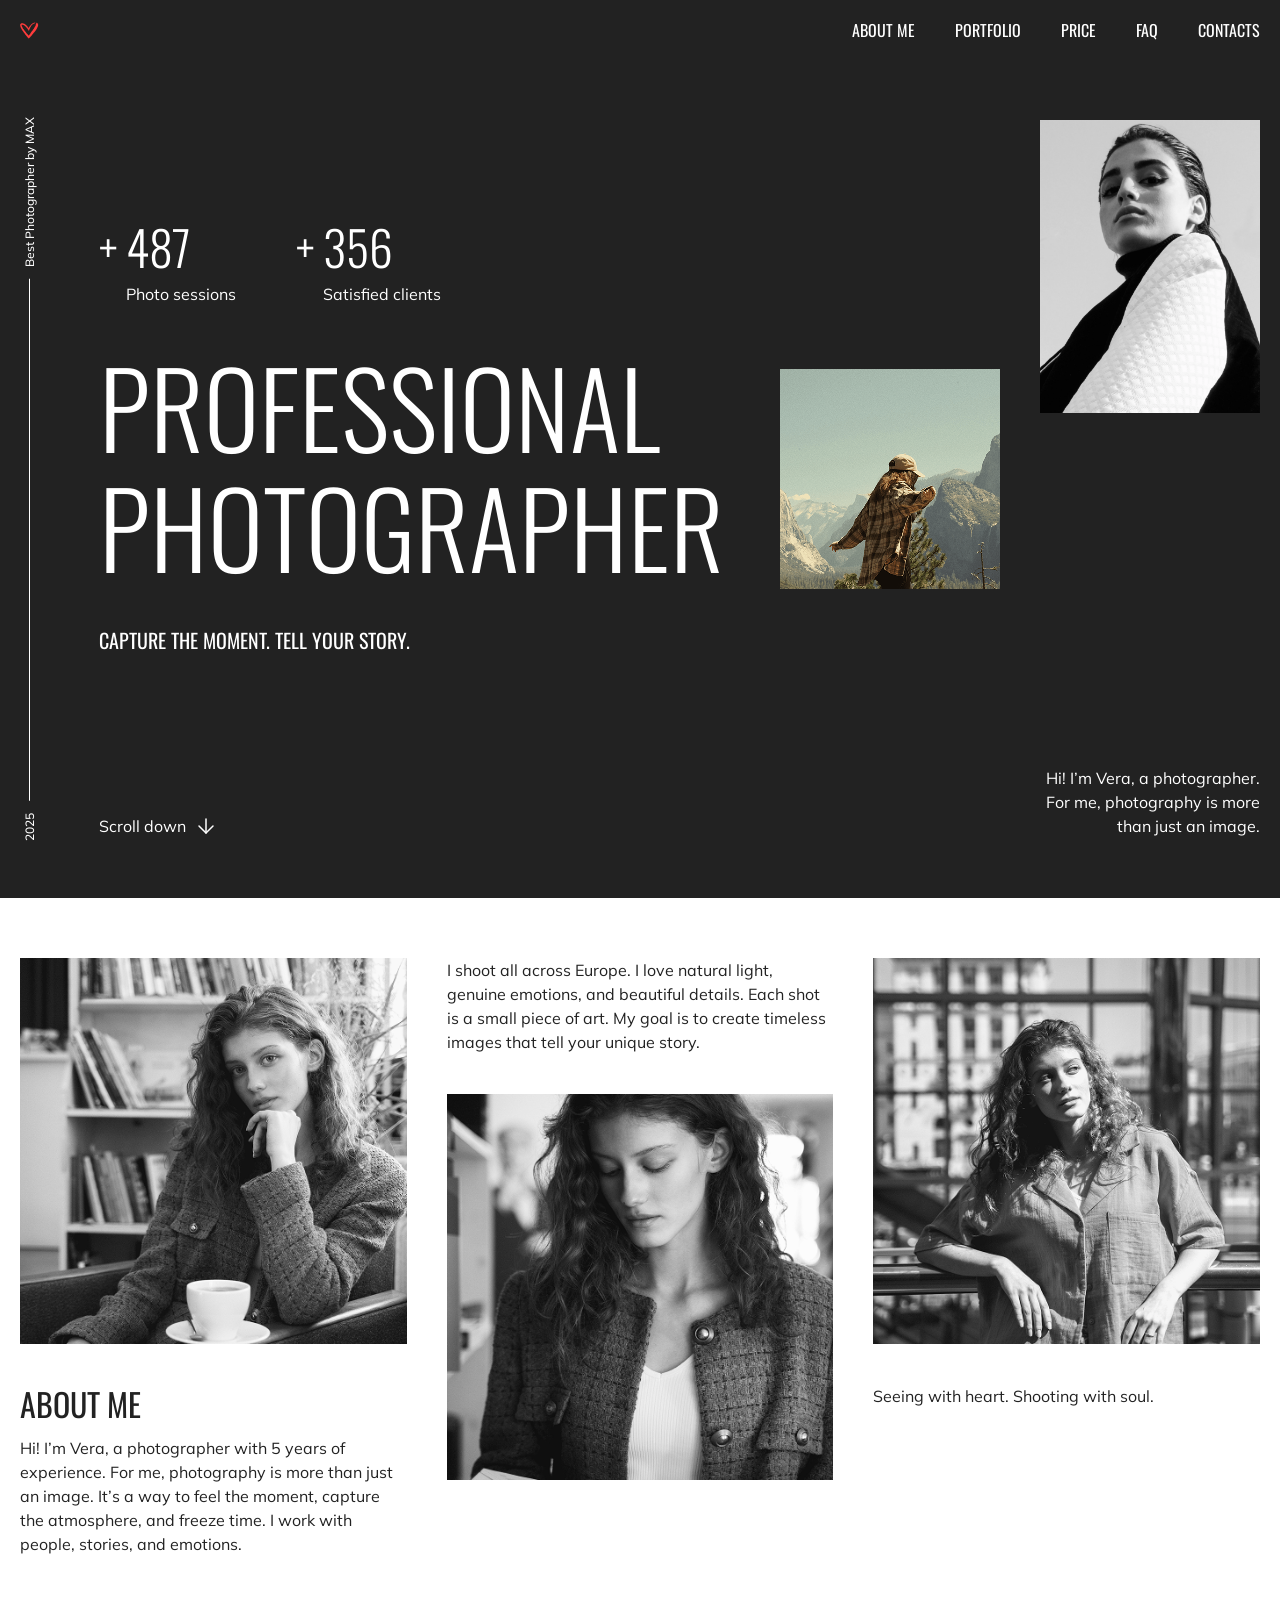
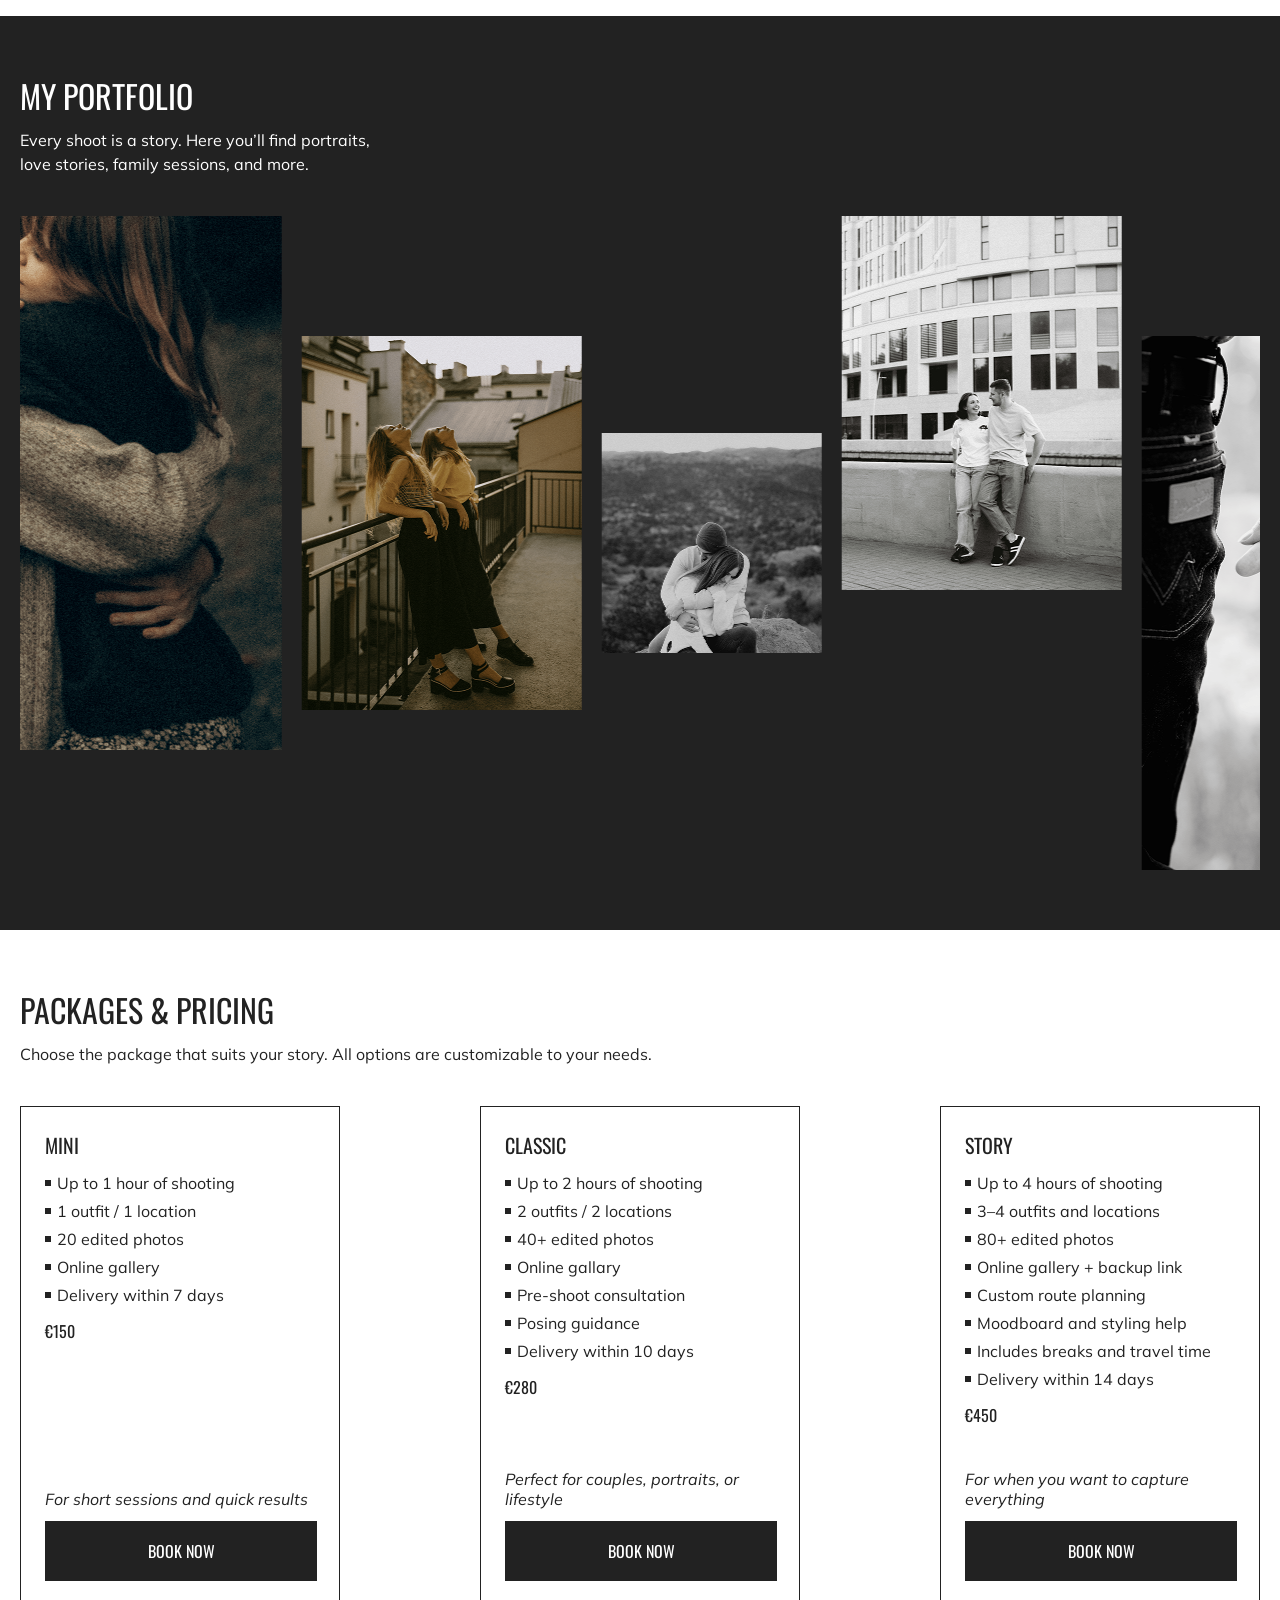
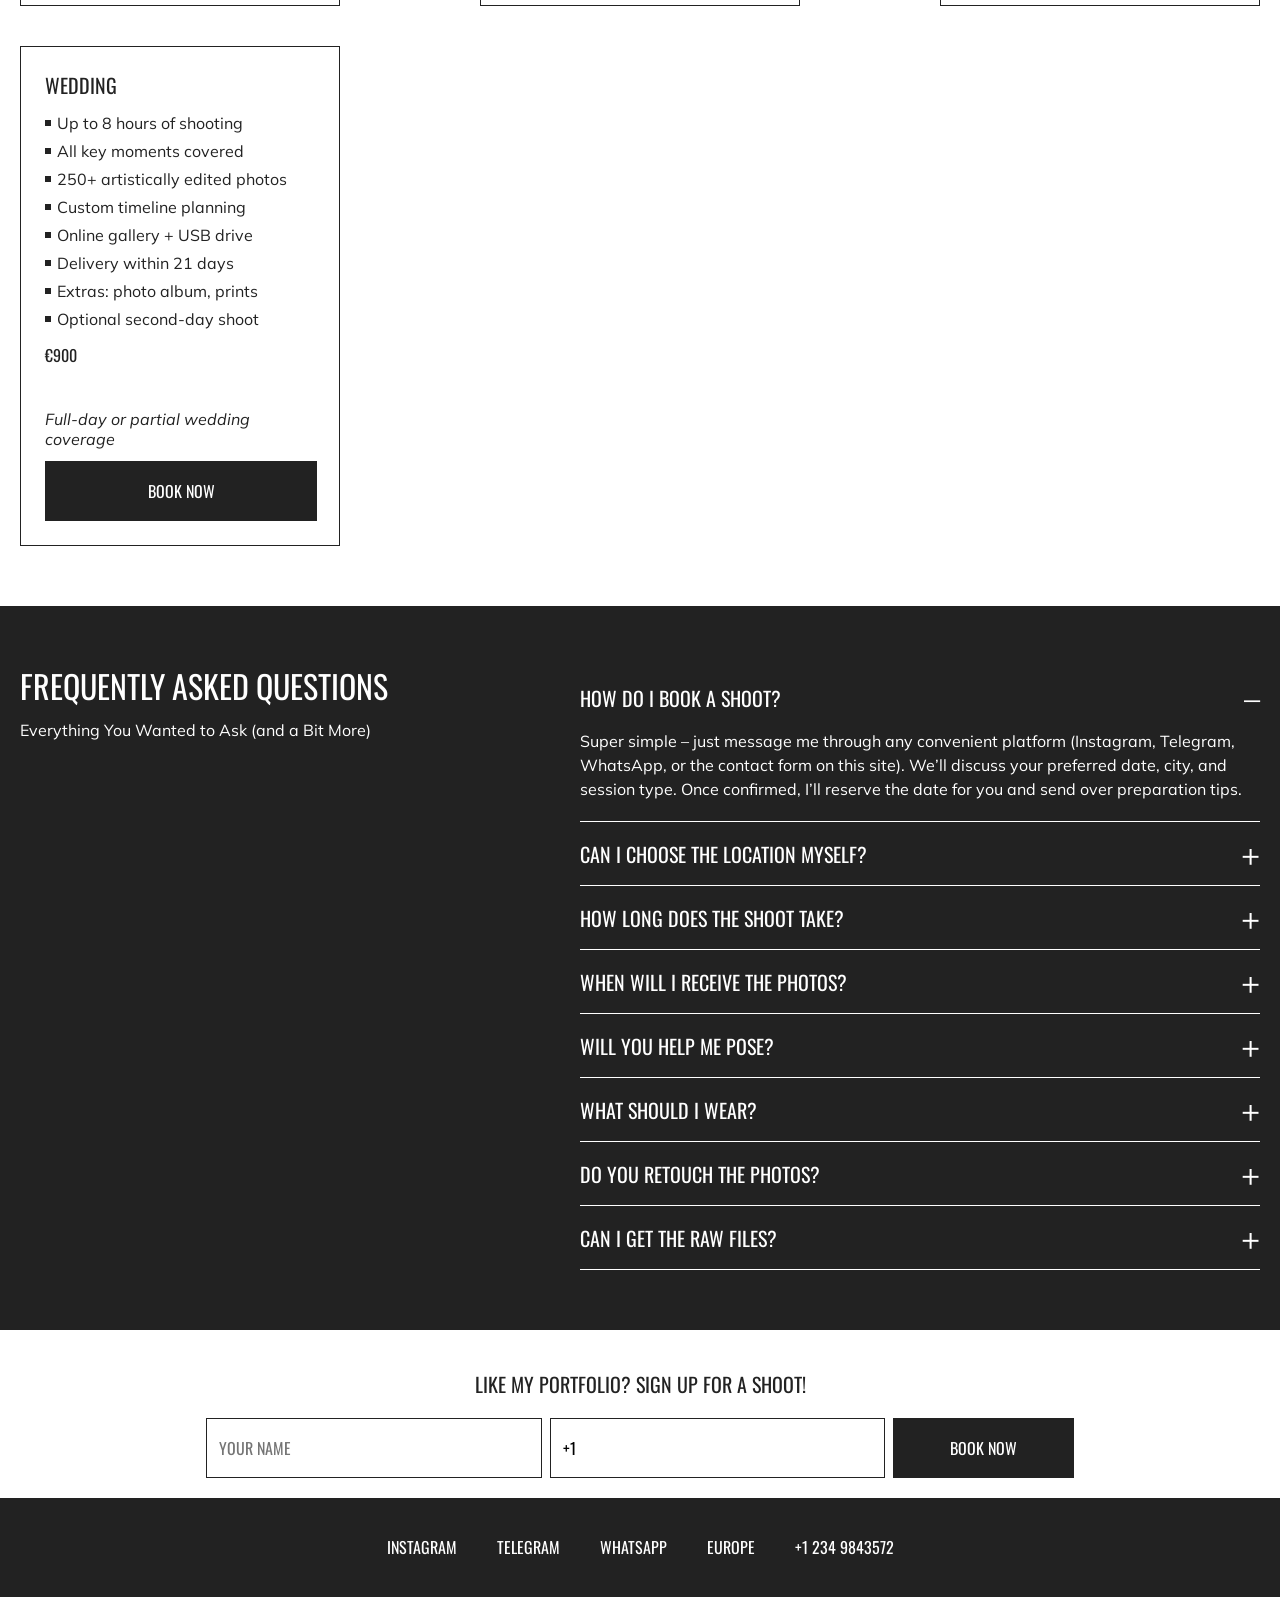
==== portfolio/index.html @ 9226bbcf "feat: adaptive header and hero section" ====
<!DOCTYPE html>
<html lang="en">
<head>
  <meta charset="UTF-8">
  <meta name="viewport" content="width=device-width, initial-scale=1.0">
  <title>Portfolio: Vera</title>
  <link rel="icon" type="image/x-icon" href="./assets/svg/logo.svg">
  <link rel="stylesheet" href="./css/main.css">
  <link rel="preconnect" href="https://fonts.googleapis.com">
  <link rel="preconnect" href="https://fonts.gstatic.com" crossorigin>
  <link href="https://fonts.googleapis.com/css2?family=Mulish:ital,wght@0,200..1000;1,200..1000&family=Oswald:wght@200..700&display=swap" rel="stylesheet">
</head>
<body>
  <header class="dark">
    <div class="container container-header">
      <a href="/" class="header__logo">
      <img src="./assets/svg/logo.svg" alt="logo">
      </a>
      <nav class="header__nav">
        <ul class="header__list">
          <li class="header__list-item">
            <a href="#about" class="list-link">about me</a>
          </li>
          <li class="header__list-item">
            <a href="#portfolio" class="list-link">portfolio</a>
          </li>
          <li class="header__list-item">
            <a href="#price" class="list-link">price</a>
          </li>
          <li class="header__list-item">
            <a href="#faq" class="list-link">faq</a>
          </li>
          <li class="header__list-item">
            <a href="#contacts" class="list-link">contacts</a>
          </li>
        </ul>
      </nav>
      <div class="header__burger">
        <span></span>
        <span></span>
      </div>
  </div>
  </header>

  <main>
    <section class="hero dark" id="hero">
      <div class="container container-hero">
        <div class="hero__side__arrow">
          <div class="arrow__year">2025</div>
          <span></span>
          <div class="arrow__text">Best Photographer by MAX</div>
        </div>
        <div class="hero__main-container">
          <div class="hero-main">
            <div class="hero__stat-container">
              <div class="hero__stat-item">
                <span>+</span>
                <div class="hero__stat__item-container">
                  <div class="hero__stat-number">487</div>
                  <div class="hero__stat-text">Photo sessions</div>
                </div>
              </div>
              <div class="hero__stat-item">
                <span>+</span>
                <div class="hero__stat__item-container">
                  <div class="hero__stat-number">356</div>
                  <div class="hero__stat-text">Satisfied clients</div>
                </div>
              </div>
            </div>
            <h1>Professional photographer</h1>
            <h3>Capture the Moment. Tell Your Story.</h3>
          </div>
          <div class="scroll__container">
            <a href="#contacts" class="hero__scroll">Scroll down</a>
            <svg xmlns="http://www.w3.org/2000/svg" width="24" height="24" viewBox="0 0 24 24" fill="none">
              <path class="scroll-path" d="M12 5V19" stroke="white" stroke-width="1.5" stroke-linecap="round" stroke-linejoin="round"/>
              <path class="scroll-path" d="M19 12L12 19L5 12" stroke="white" stroke-width="1.5" stroke-linecap="round" stroke-linejoin="round"/>
            </svg>
          </div>
        </div>
        <div class="hero__second__photo-container">
          <img class="hero__second__img" src="./assets/img/hero-second.png" alt="Vera">
        </div>
        <div class="hero__main__photo-container">
          <img src="./assets/img/hero-first.webp" alt="Vera">
          <div class="hero__intro">Hi! I’m Vera, a photographer. For me, photography is more than just an image.</div>
        </div>
      </div>
    </section>

    <section class="about" id="about">
      <div class="container container-about">
        <div class="about__first-block about-block">
          <img src="./assets/img/about-img/img-photographer-1.png" alt="vera">
          <div class="about__title-container">
            <h2>About me</h2>
            <p>Hi! I’m Vera, a photographer with 5 years of experience. For me, photography is more than just an image. It’s a way to feel the moment, capture the atmosphere, and freeze time. I work with people, stories, and emotions.</p>
          </div>
        </div>
        <div class="about__second-block about-block">
          <p>I shoot all across Europe. I love natural light, genuine emotions, and beautiful details. Each shot is a small piece of art. My goal is to create timeless images that tell your unique story.</p>
          <img src="./assets/img/about-img/img-photographer-2.png" alt="vera">
        </div>
        <div class="about__third-block about-block">
          <img src="./assets/img/about-img/img-photographer-3.png" alt="vera">
          <p>Seeing with heart. Shooting with soul.</p>
        </div>
      </div>
    </section>

    <section class="portfolio dark" id="portfolio">
      <div class="container container-portfolio">
          <div class="portfolio__title-container">
            <h2>my portfolio</h2>
            <p>Every shoot is a story. Here you’ll find portraits, love stories, family sessions, and more.</p>
          </div>
          <div class="portfolio__slider-container">
            <div class="portfolio__slider">
              <img class="portfolio__slider-img" src="./assets/img/portfolio/portfolio-1.png" alt="portfolio-photo">
              <img class="portfolio__slider-img" src="./assets/img/portfolio/portfolio-2.png" alt="portfolio-photo">
              <img class="portfolio__slider-img" src="./assets/img/portfolio/portfolio-3.png" alt="portfolio-photo">
              <img class="portfolio__slider-img" src="./assets/img/portfolio/portfolio-4.png" alt="portfolio-photo">
              <img class="portfolio__slider-img" src="./assets/img/portfolio/portfolio-5.png" alt="portfolio-photo">
              <img class="portfolio__slider-img" src="./assets/img/portfolio/portfolio-6.png" alt="portfolio-photo">
              <img class="portfolio__slider-img" src="./assets/img/portfolio/portfolio-7.png" alt="portfolio-photo">
              <img class="portfolio__slider-img" src="./assets/img/portfolio/portfolio-8.png" alt="portfolio-photo">
              <img class="portfolio__slider-img" src="./assets/img/portfolio/portfolio-9.png" alt="portfolio-photo">
              <img class="portfolio__slider-img" src="./assets/img/portfolio/portfolio-10.png" alt="portfolio-photo">
              <img class="portfolio__slider-img" src="./assets/img/portfolio/portfolio-11.png" alt="portfolio-photo">
              <img class="portfolio__slider-img" src="./assets/img/portfolio/portfolio-12.png" alt="portfolio-photo">
            </div>
          </div>
      </div>
    </section>

    <section class="price" id="price">
      <div class="container container-price">
        <div class="price__title-container">
          <h2>Packages & Pricing</h2>
          <p>Choose the package that suits your story. All options are customizable to your needs.</p>
        </div>
        <div class="price__cards-container">
          <div class="price__card">
            <div class="card__text-container">
              <h3>Mini</h3>
              <ul class="card__list">
                <li class="card__list-item">Up to 1 hour of shooting</li>
                <li class="card__list-item">1 outfit / 1 location</li>
                <li class="card__list-item">20 edited photos</li>
                <li class="card__list-item">Online gallery</li>
                <li class="card__list-item">Delivery within 7 days</li>
              </ul>
              <h4>€150</h4>
            </div>
            <div class="card__button-container">
              <p class="card__description">For short sessions and quick results</p>
              <button class="card__btn">Book now</button>
            </div>
          </div>

          <div class="price__card">
            <div class="card__text-container">
              <h3>Classic</h3>
              <ul class="card__list">
                <li class="card__list-item">Up to 2 hours of shooting</li>
                <li class="card__list-item">2 outfits / 2 locations</li>
                <li class="card__list-item">40+ edited photos</li>
                <li class="card__list-item">Online gallary</li>
                <li class="card__list-item">Pre-shoot consultation</li>
                <li class="card__list-item">Posing guidance</li>
                <li class="card__list-item">Delivery within 10 days</li>
              </ul>
              <h4>€280</h4>
            </div>
            <div class="card__button-container">
              <p class="card__description">Perfect for couples, portraits, or lifestyle</p>
              <button class="card__btn">Book now</button>
            </div>
          </div>

          <div class="price__card">
            <div class="card__text-container">
              <h3>Story</h3>
              <ul class="card__list">
                <li class="card__list-item">Up to 4 hours of shooting</li>
                <li class="card__list-item">3–4 outfits and locations</li>
                <li class="card__list-item">80+ edited photos</li>
                <li class="card__list-item">Online gallery + backup link</li>
                <li class="card__list-item">Custom route planning</li>
                <li class="card__list-item">Moodboard and styling help</li>
                <li class="card__list-item">Includes breaks and travel time</li>
                <li class="card__list-item">Delivery within 14 days</li>
              </ul>
              <h4>€450</h4>
            </div>
            <div class="card__button-container">
              <p class="card__description">For when you want to capture everything</p>
              <button class="card__btn">Book now</button>
            </div>
          </div>

          <div class="price__card">
            <div class="card__text-container">
              <h3>Wedding</h3>
              <ul class="card__list">
                <li class="card__list-item">Up to 8 hours of shooting</li>
                <li class="card__list-item">All key moments covered</li>
                <li class="card__list-item">250+ artistically edited photos</li>
                <li class="card__list-item">Custom timeline planning</li>
                <li class="card__list-item">Online gallery + USB drive</li>
                <li class="card__list-item">Delivery within 21 days</li>
                <li class="card__list-item">Extras: photo album, prints</li>
                <li class="card__list-item">Optional second-day shoot</li>
              </ul>
              <h4>€900</h4>
            </div>
            <div class="card__button-container">
              <p class="card__description">Full-day or partial wedding coverage</p>
              <button class="card__btn">Book now</button>
            </div>
          </div>
        </div>
      </div>
    </section>

    <section class="faq dark" id="faq">
      <div class="container container-faq">
        <div class="faq__title-container">
          <h2>Frequently Asked Questions</h2>
          <p>Everything You Wanted to Ask (and a Bit More)</p>
        </div>
        <div class="faq__accordion">
          <details open>
            <summary>How do I book a shoot?</summary>
            <p class="accordion-answer">Super simple – just message me through any convenient platform (Instagram, Telegram, WhatsApp, or the contact form on this site). We’ll discuss your preferred date, city, and session type. Once confirmed, I’ll reserve the date for you and send over preparation tips.</p>
          </details>

          <details>
            <summary>Can I choose the location myself?</summary>
            <p class="accordion-answer">Absolutely! If there’s a special place you love or have in mind — I’m happy to shoot there. If you’re unsure, I can suggest beautiful spots with great lighting and atmosphere, tailored to your vision and mood.</p>
          </details>

          <details>
            <summary>How long does the shoot take?</summary>
            <p class="accordion-answer">That depends on the package you choose. On average, sessions last from 1 to 4 hours. We’ll plan the pace and type of shoot together — from relaxed city strolls and love stories to more dynamic or editorial sessions.</p>
          </details>

          <details>
            <summary>When will I receive the photos?</summary>
            <p class="accordion-answer">You’ll receive your edited photos within 7–14 days. For event and wedding sessions — up to 30 days. I deliver them in a stylish online gallery, where you can download them in full quality or easily share with friends and family.</p>
          </details>

          <details>
            <summary>Will you help me pose?</summary>
            <p class="accordion-answer">Definitely! I’ll guide you gently throughout the session — where to look, how to move, how to relax. The goal is to make you feel comfortable and natural. My approach is relaxed, and I’ll never force awkward poses. The result? Real, expressive, and beautiful photos.</p>
          </details>

          <details>
            <summary>What should I wear?</summary>
            <p class="accordion-answer">After booking, I’ll send you a style guide with suggestions for colors, textures, and combinations. The most important thing is that you feel confident in your outfit. I’m also happy to help you coordinate looks or plan something cohesive for couples or groups.</p>
          </details>

          <details>
            <summary>Do you retouch the photos?</summary>
            <p class="accordion-answer">Yes, all photos are color-corrected and lightly retouched. My editing style is clean and natural — no overdone filters or fake skin. Just you, at your best. Extra retouching is available upon request.</p>
          </details>

          <details>
            <summary>Can I get the raw files?</summary>
            <p class="accordion-answer"> I don’t deliver RAW files. My work includes not only shooting, but also careful selection and editing to create a complete and polished result. You’ll receive only the best images, ready for printing, sharing, or publishing.</p>
          </details>
        </div>
      </div>
    </section>

    <section class="form" id="form">
      <div class="container container-input">
        <h3>Like my portfolio? Sign up for a shoot!</h3>
        <div class="form-container">
          <input type="text" placeholder="your name">
          <input type="tel" value="+1">
          <button class="card__btn contact-btn">book now</button>
        </div>
      </div>
    </section>
  </main>

  <footer class="dark" id="contacts">
    <div class="container container-footer">
      <ul class="footer__list">
        <li>
          <a class="footer__list-link" href="/">instagram</a>
        </li>
        <li>
          <a class="footer__list-link" href="/">telegram</a>
        </li>
        <li>
          <a class="footer__list-link" href="/">whatsapp</a>
        </li>
        <li>
          <a class="footer__list-link" href="/">Europe</a>
        </li>
        <li>
          <a class="footer__list-link" href="tel:12349843572">+1 234 9843572</a>
        </li>
      </ul>
    </div>
  </footer>

  <script src="./js/slider.js"></script>
  <script src="./js/index.js"></script>
</body>
</html>
---- portfolio/css/main.css ----
@charset "UTF-8";
/* ======= Base Reset ======= */
*,
*::before,
*::after {
  box-sizing: border-box;
  margin: 0;
  padding: 0;
}

/* Убираем маркеры у списков */
ul,
ol {
  list-style: none;
}

/* Убираем подчёркивание у ссылок */
a {
  text-decoration: none;
  color: inherit;
}

/* Нормализация изображений */
img,
picture,
video,
canvas,
svg {
  display: block;
  max-width: 100%;
}

/* Убираем жирность у заголовков по умолчанию */
h1,
h2,
h3,
h4,
h5,
h6 {
  font-weight: normal;
  font-size: inherit;
}

/* Наследование шрифта для форм */
input,
button,
textarea,
select {
  font: inherit;
  background: none;
  border: none;
  outline: none;
}

/* =========== Fonts ============ */
/* =========== Colors ============ */
html,
body {
  height: 100%;
  margin: 0;
  padding: 0;
  box-sizing: border-box;
}

html {
  scroll-behavior: smooth;
}

body {
  font-family: Mulish;
  font-size: 16px;
  font-style: normal;
  font-weight: 400;
  line-height: 24px;
  color: #222222;
}

.dark {
  background-color: #222222;
}

.container {
  max-width: 1440px;
  margin: 0 auto;
  padding: 0 20px;
  overflow: hidden;
}

h1 {
  font-family: Oswald;
  font-size: 116px;
  font-style: normal;
  font-weight: 300;
  line-height: 132px; /* 113.793% */
  text-transform: uppercase;
}
@media screen and (max-width: 1440px) {
  h1 {
    font-size: clamp(68px, 116px - (1435px - 100vw) / 13.8541666667, 116px);
    line-height: clamp(80px, 132px - (1435px - 100vw) / 12.7884615385, 132px);
  }
}
@media screen and (max-width: 760px) {
  h1 {
    font-size: clamp(56px, 68px - (1435px - 100vw) / 55.4166666667, 68px);
    line-height: clamp(64px, 80px - (1435px - 100vw) / 41.5625, 80px);
  }
}

h2 {
  font-family: Oswald;
  font-size: 32px;
  font-style: normal;
  font-weight: 400;
  line-height: 40px; /* 125% */
  text-transform: uppercase;
}

h3 {
  font-family: Oswald;
  font-size: 20px;
  font-style: normal;
  font-weight: 400;
  line-height: 28px; /* 140% */
  text-transform: uppercase;
}

h4 {
  font-family: Oswald;
  font-size: 16px;
  font-style: normal;
  font-weight: 400;
  line-height: 24px; /* 150% */
  text-transform: uppercase;
}

input::-moz-placeholder {
  font-family: Mulish;
  font-size: 16px;
  font-style: normal;
  font-weight: 400;
  line-height: 24px;
}

input::placeholder, .form-container input, .hero__intro, .hero__stat-text, p {
  font-family: Mulish;
  font-size: 16px;
  font-style: normal;
  font-weight: 400;
  line-height: 24px;
}

.header__list .list-link {
  font-family: Oswald;
  font-size: 16px;
  font-style: normal;
  font-weight: 400;
  line-height: 24px; /* 150% */
  text-transform: uppercase;
}

.hero__stat-item {
  font-family: Oswald;
  font-size: 48px;
  font-style: normal;
  font-weight: 300;
  line-height: 54px; /* 112.5% */
  text-transform: uppercase;
}

.hero__side__arrow {
  font-family: Mulish;
  font-size: 12px;
  font-style: normal;
  font-weight: 500;
  line-height: 16px; /* 133.333% */
}

.card__description {
  font-family: Mulish;
  font-size: 16px;
  font-style: italic;
  font-weight: 400;
  line-height: 20px;
}

.header__list .list-link {
  transition: all 0.2s;
}
.header__list .list-link:hover {
  color: #FF3C3C;
}

.container-header {
  height: 60px;
  display: flex;
  justify-content: space-between;
  align-items: center;
}

.header__list {
  display: flex;
  justify-content: space-between;
  align-items: center;
  gap: 40px;
}
.header__list .list-link {
  color: white;
  text-transform: uppercase;
}
@media screen and (max-width: 770px) {
  .header__list {
    display: none;
  }
}

.header__burger {
  display: none;
  width: 40px;
  height: 50px;
  background: none;
  border: none;
  cursor: pointer;
  padding: 20px 0;
}
.header__burger span {
  display: block;
  width: 20px;
  height: 2px;
  background-color: white;
  transition: 0.3s;
}
.header__burger span:nth-child(1) {
  width: 12px;
}
.header__burger.active span:nth-child(1) {
  width: 20px;
  transform: rotate(45deg) translateY(5.5px);
}
.header__burger.active span:nth-child(2) {
  transform: rotate(-45deg) translateY(-5.5px);
}
@media screen and (max-width: 770px) {
  .header__burger {
    display: flex;
    flex-direction: column;
    justify-content: space-between;
    align-items: end;
  }
}

.hero {
  height: clamp(758px, 862px - (1435px - 100vw) / 6.3942307692, 862px);
  display: block;
}
@media screen and (max-width: 710px) {
  .hero {
    height: 888px;
  }
}

.container-hero {
  height: 100%;
  display: flex;
  justify-content: space-between;
  align-items: stretch;
  gap: 40px;
  color: white;
}
@media screen and (max-width: 770px) {
  .container-hero {
    gap: 20px;
  }
}
@media screen and (max-width: 710px) {
  .container-hero {
    flex-direction: column;
    justify-content: start;
    align-items: start;
  }
}

.hero__side__arrow {
  writing-mode: tb-rl;
  transform: rotate(180deg) translateX(-2px);
  display: flex;
  justify-content: center;
  align-items: center;
  gap: 12px;
  padding-left: 23px;
}
.hero__side__arrow span {
  display: block;
  width: 1px;
  height: clamp(432px, 550px - (1435px - 100vw) / 5.6355932203, 550px);
  background-color: white;
}
@media screen and (max-width: 770px) {
  .hero__side__arrow {
    margin-right: 20px;
  }
}
@media screen and (max-width: 710px) {
  .hero__side__arrow {
    display: none;
  }
}

.hero__main-container {
  display: flex;
  flex-direction: column;
  justify-content: start;
  max-width: 740px;
}

.hero-main {
  margin: 160px 0 0 0;
  display: flex;
  flex-direction: column;
  align-items: start;
  gap: 40px;
}
@media screen and (max-width: 710px) {
  .hero-main {
    margin-top: 60px;
  }
}

.hero__stat-container {
  display: flex;
  gap: 60px;
}
.hero__stat-container span {
  width: 27px;
}
@media screen and (max-width: 710px) {
  .hero__stat-container {
    gap: 58px;
  }
}

.hero__stat-item {
  display: flex;
}

.hero__stat-text {
  text-transform: none;
  margin-top: 8px;
}

.scroll__container {
  width: 120px;
  display: flex;
  margin: 160px 0 0 0;
  gap: 8px;
}
.scroll__container path {
  transition: stroke 0.2s;
}
.scroll__container .hero__scroll {
  transition: color 0.2s;
}
.scroll__container:hover .scroll-path {
  stroke: #FF3C3C;
}
.scroll__container:hover .hero__scroll {
  color: #FF3C3C;
}
@media screen and (max-width: 710px) {
  .scroll__container {
    display: none;
  }
}

.hero__second__photo-container {
  width: 100%;
  max-width: 220px;
  aspect-ratio: 1/1;
  display: flex;
  align-items: center;
  justify-content: center;
}
@media screen and (max-width: 1250px) {
  .hero__second__photo-container {
    display: none;
  }
}

.hero__second__img {
  width: 100%;
  height: auto;
  -o-object-fit: cover;
     object-fit: cover;
}

.hero__main__photo-container {
  width: 280px;
  padding: 60px 0;
  display: flex;
  flex-direction: column;
  justify-content: space-between;
  align-items: end;
}
@media screen and (max-width: 710px) {
  .hero__main__photo-container {
    gap: 60px;
    padding: 0 0;
    align-self: end;
  }
}

.hero__main__photo-container img {
  width: 280px;
  height: auto;
  aspect-ratio: 3/4;
  align-self: stretch;
}
@media screen and (max-width: 710px) {
  .hero__main__photo-container img {
    width: 220px;
    align-self: end;
  }
}

.hero__intro {
  text-align: right;
  width: 220px;
}

.about {
  min-height: 628px;
}

.container-about {
  display: flex;
  justify-content: space-between;
  gap: 40px;
  padding: 60px 20px;
}

.about-block {
  width: 33.3%;
  display: flex;
  flex-direction: column;
  gap: 40px;
}
.about-block img {
  width: 100%;
}

.about__title-container {
  display: flex;
  flex-direction: column;
  gap: 12px;
}

.portfolio {
  min-height: 794px;
}

.container-portfolio {
  padding: 60px 20px;
  display: flex;
  flex-direction: column;
  gap: 40px;
}

.portfolio__title-container {
  width: 360px;
  color: white;
}
.portfolio__title-container h2 {
  color: white;
  margin-bottom: 12px;
}

.portfolio__slider-container {
  height: 654px;
  display: flex;
  overflow: hidden;
}

.portfolio__slider {
  display: flex;
  gap: 20px;
  align-items: center;
  transform: translateX(-88.57%);
}

.portfolio__slider-img:nth-child(1),
.portfolio__slider-img:nth-child(4),
.portfolio__slider-img:nth-child(8),
.portfolio__slider-img:nth-child(12) {
  width: 400px;
  height: 534px;
}

.portfolio__slider-img:nth-child(2),
.portfolio__slider-img:nth-child(6),
.portfolio__slider-img:nth-child(9) {
  width: 220px;
  height: 220px;
}

.portfolio__slider-img:nth-child(3),
.portfolio__slider-img:nth-child(7),
.portfolio__slider-img:nth-child(10),
.portfolio__slider-img:nth-child(11) {
  width: 280px;
  height: 374px;
}

.portfolio__slider-img:nth-child(5) {
  width: 280px;
  height: 374px;
  transform: translateY(-20px);
}

.portfolio__slider-img:nth-child(1),
.portfolio__slider-img:nth-child(8) {
  align-self: flex-end;
}

.portfolio__slider-img:nth-child(4),
.portfolio__slider-img:nth-child(7),
.portfolio__slider-img:nth-child(10),
.portfolio__slider-img:nth-child(12) {
  align-self: flex-start;
}

.price {
  min-width: 616px;
}

.container-price {
  display: flex;
  padding: 60px 20px;
  flex-direction: column;
  align-items: flex-start;
  gap: 40px;
}

.price__title-container {
  display: flex;
  flex-direction: column;
  gap: 12px;
}

.price__cards-container {
  width: 100%;
  display: flex;
  gap: 40px;
  justify-content: space-between;
  flex-wrap: wrap;
}

.price__card {
  border: 1px solid #222222;
  display: flex;
  width: 320px;
  height: 500px;
  padding: 24px;
  flex-direction: column;
  justify-content: space-between;
  align-items: flex-start;
  transition: all 0.3s;
}
.price__card:hover {
  border: 1px solid #FF3C3C;
}
.price__card:hover .card__btn {
  background-color: #FF3C3C;
}

.card__text-container {
  display: flex;
  flex-direction: column;
  align-items: flex-start;
  gap: 12px;
  align-self: stretch;
}

.card__list {
  display: flex;
  flex-direction: column;
  gap: 4px;
}

.card__list-item {
  padding-left: 12px;
  position: relative;
}
.card__list-item::before {
  content: "";
  position: absolute;
  left: 0;
  top: 50%;
  transform: translateY(-50%);
  width: 6px;
  height: 6px;
  background-color: #222222;
}

.card__button-container {
  display: flex;
  flex-direction: column;
  align-items: flex-start;
  gap: 12px;
}

.card__btn {
  padding: 18px 24px;
  width: 272px;
  background: #222222;
  transition: all 0.3s;
  font-family: Oswald;
  color: white;
  font-size: 16px;
  font-style: normal;
  font-weight: 400;
  line-height: 24px; /* 150% */
  text-transform: uppercase;
}
.card__btn:hover {
  background-color: #FF3C3C;
}

.faq {
  min-height: 604px;
}

.container-faq {
  color: white;
  display: flex;
  padding: 60px 20px;
  align-items: flex-start;
  justify-content: space-between;
  gap: 40px;
}

.faq__title-container {
  display: flex;
  flex-direction: column;
  align-items: flex-start;
  gap: 12px;
  flex: 1 0 0;
}

.faq__accordion {
  width: 680px;
}

details {
  border-bottom: 1px solid white;
  box-sizing: border-box;
  -webkit-user-select: none;
     -moz-user-select: none;
          user-select: none;
}
details[open] summary::after {
  content: "–";
}

.accordion-answer {
  padding-bottom: 20px;
  cursor: context-menu;
}

summary {
  padding: 17.5px 0;
  cursor: pointer;
  transition: all 0.3s;
  display: flex;
  justify-content: space-between;
  align-items: center;
  font-family: Oswald;
  font-size: 20px;
  font-style: normal;
  font-weight: 400;
  line-height: 28px; /* 140% */
  text-transform: uppercase;
}
summary::marker {
  content: "";
}
summary::after {
  content: "+";
  font-family: "Mulish";
  font-size: 32px;
  font-weight: normal;
  transition: all 0.3s ease;
}
summary:hover {
  color: #FF3C3C;
}

::details-content {
  transition: height 0.5s ease, content-visibility 0.5s ease allow-discrete;
  height: 0px;
  overflow: clip;
}

@supports (interpolate-size: allow-keywords) {
  :root {
    interpolate-size: allow-keywords;
  }
  [open]::details-content {
    height: auto;
  }
}
.container-input {
  width: 100%;
  display: flex;
  padding-top: 40px;
  padding-bottom: 20px;
  flex-direction: column;
  justify-content: center;
  align-items: center;
  gap: 20px;
}

.form-container {
  width: 70%;
  display: flex;
  justify-content: center;
  gap: 8px;
}
.form-container input {
  font-family: "Oswald", sans-serif;
  border: 1px solid #222222;
  width: 380px;
  display: flex;
  height: 60px;
  max-width: 380px;
  padding: 0 12px;
}

input::-moz-placeholder {
  font-family: "Oswald", sans-serif;
  text-transform: uppercase;
}

input::placeholder {
  font-family: "Oswald", sans-serif;
  text-transform: uppercase;
}

input:focus {
  border: 1px solid #FF3C3C;
  outline: none;
}

.contact-btn {
  width: 200px;
}

.container-footer {
  padding: 37px 20px;
  display: flex;
  justify-content: center;
  align-items: center;
  color: white;
}

.footer__list {
  display: flex;
  gap: 40px;
}

.footer__list-link {
  font-size: 16px;
  font-style: normal;
  font-weight: 400;
  line-height: 24px;
  font-family: "Oswald", sans-serif;
  text-transform: uppercase;
  transition: all 0.3s;
}
.footer__list-link:hover {
  color: #FF3C3C;
}/*# sourceMappingURL=main.css.map */
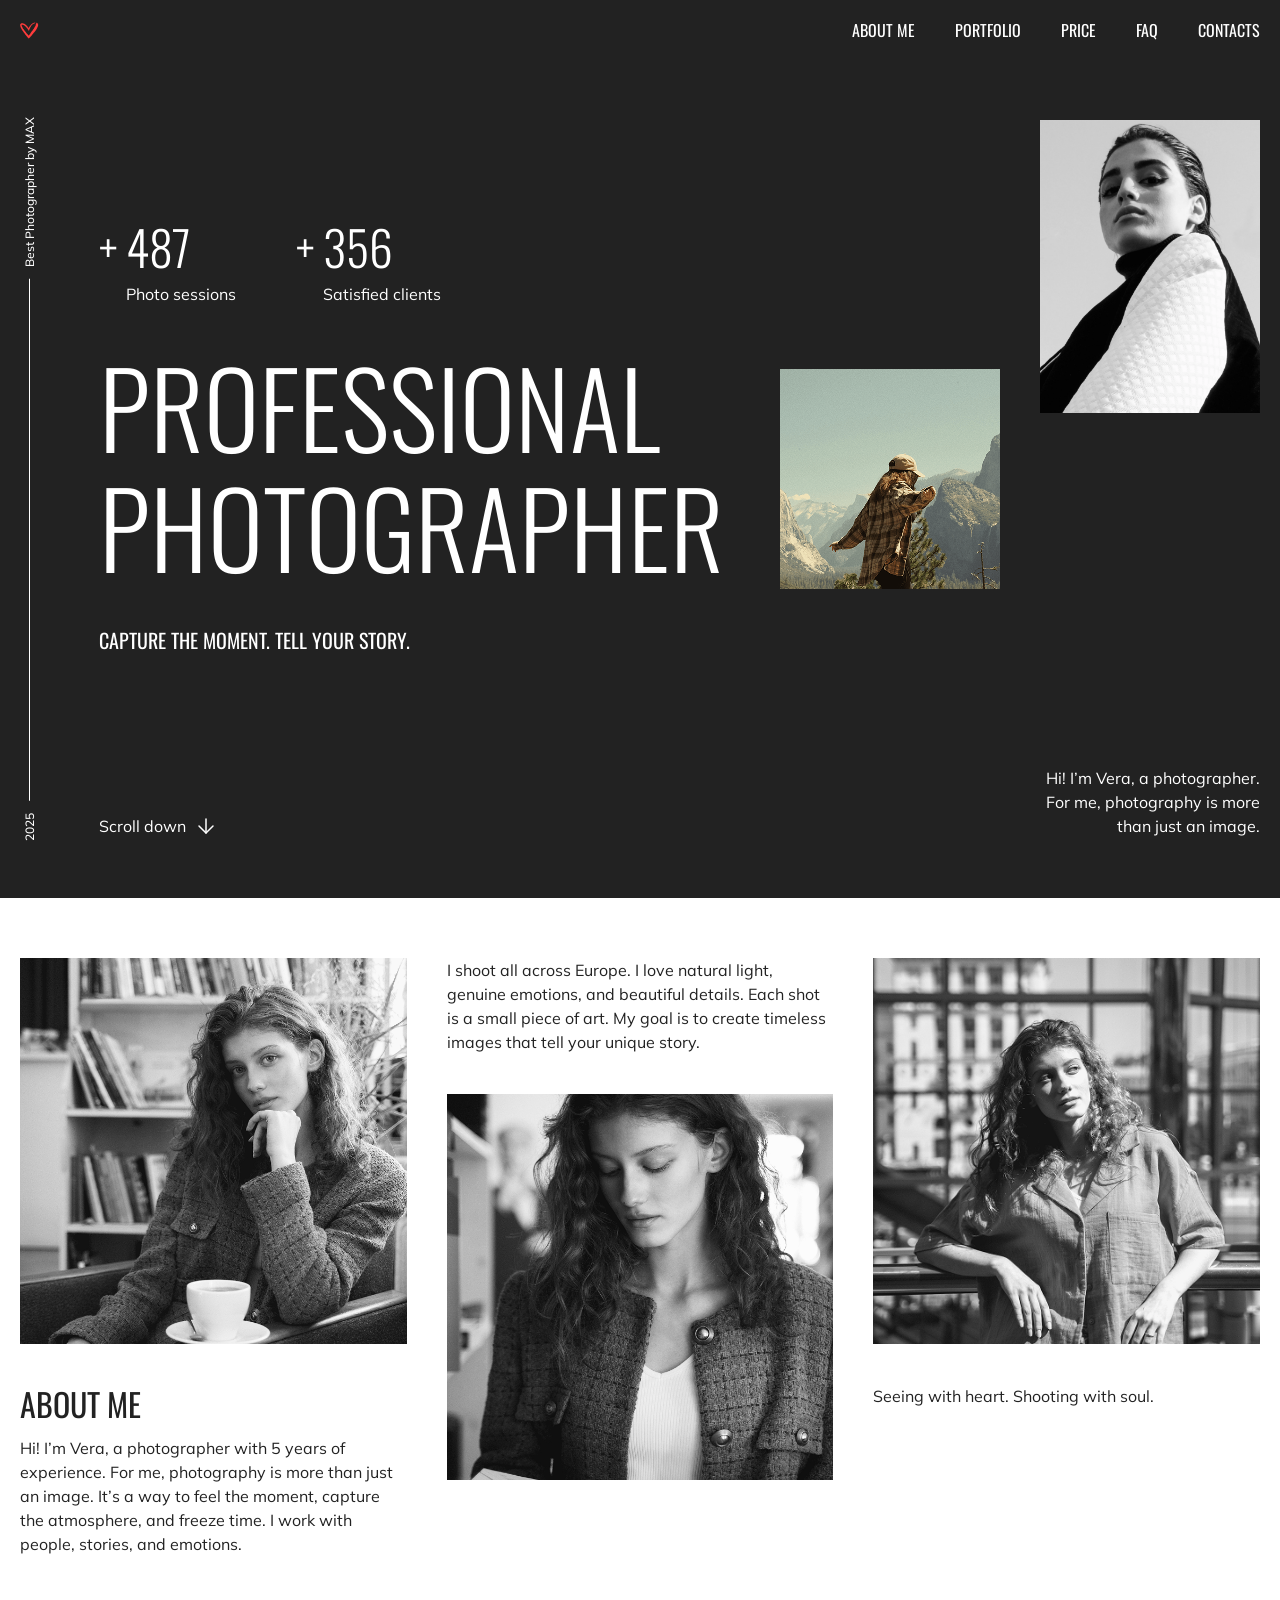
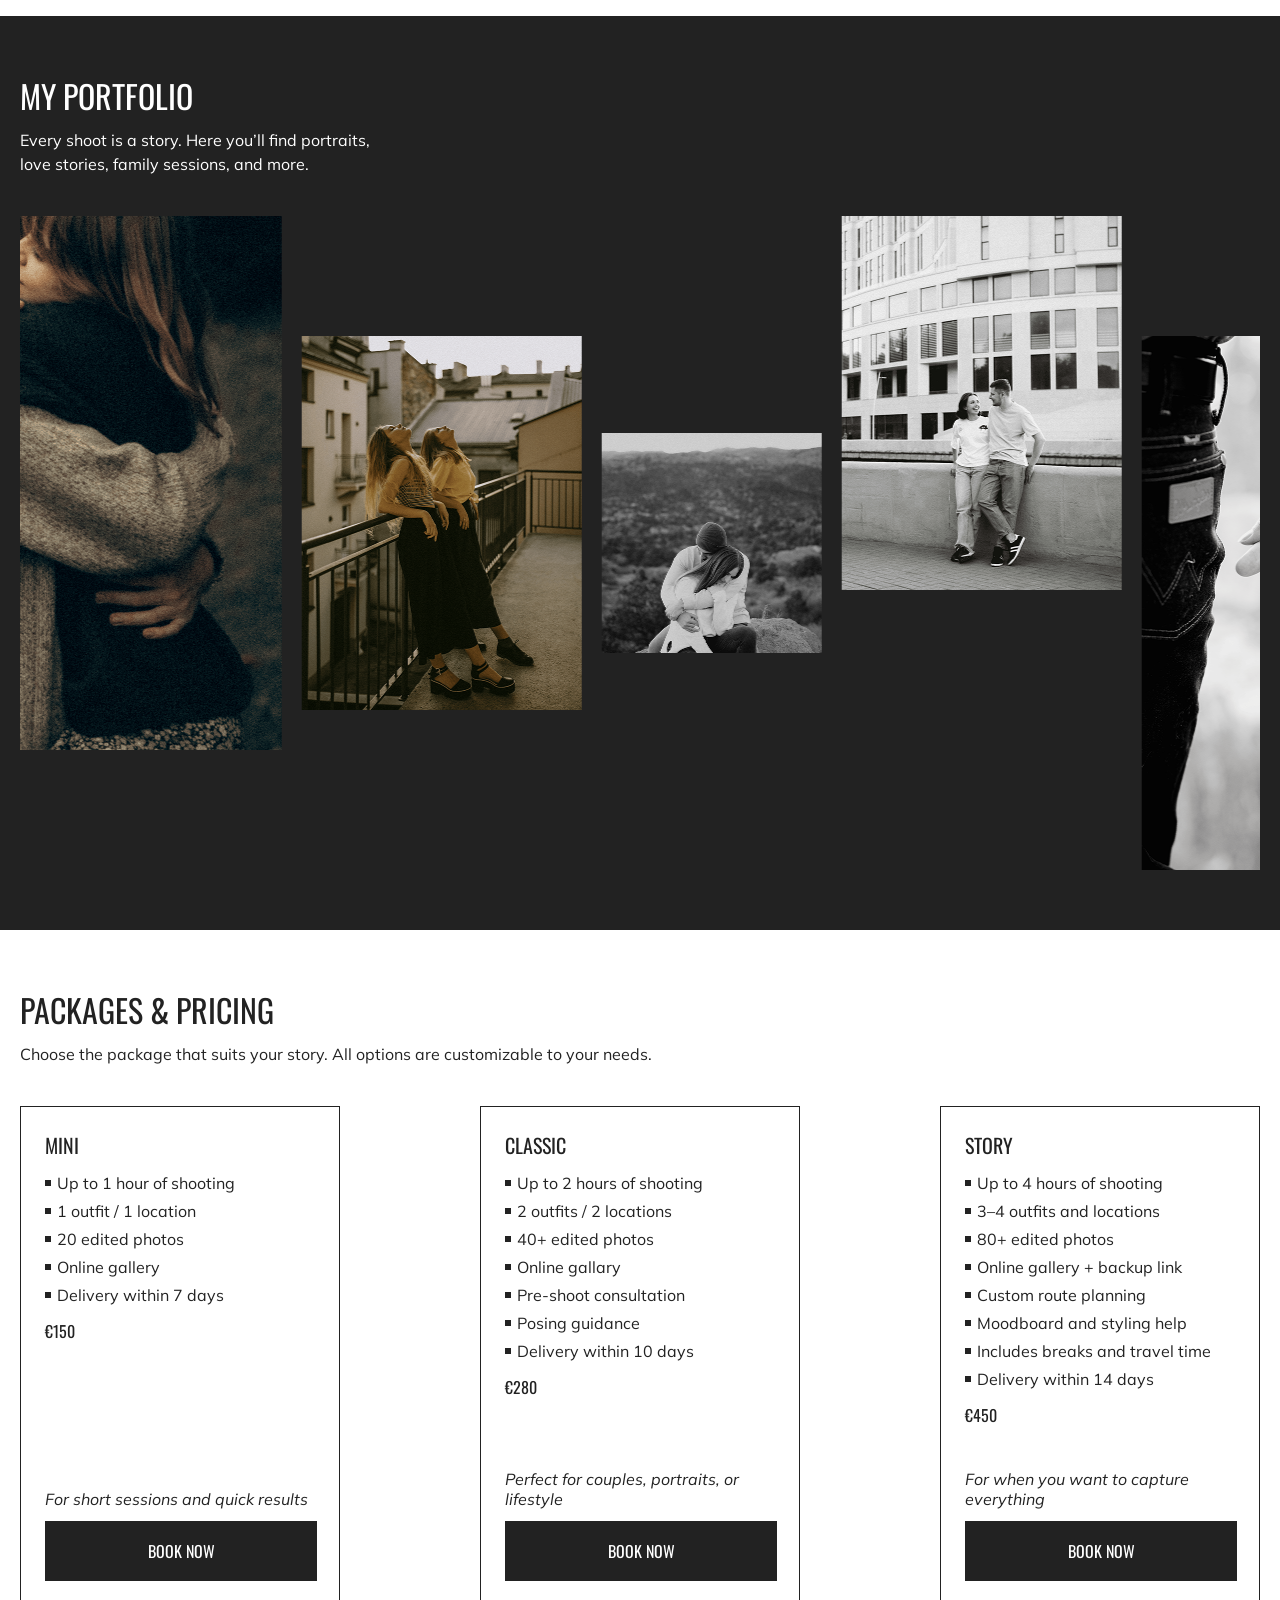
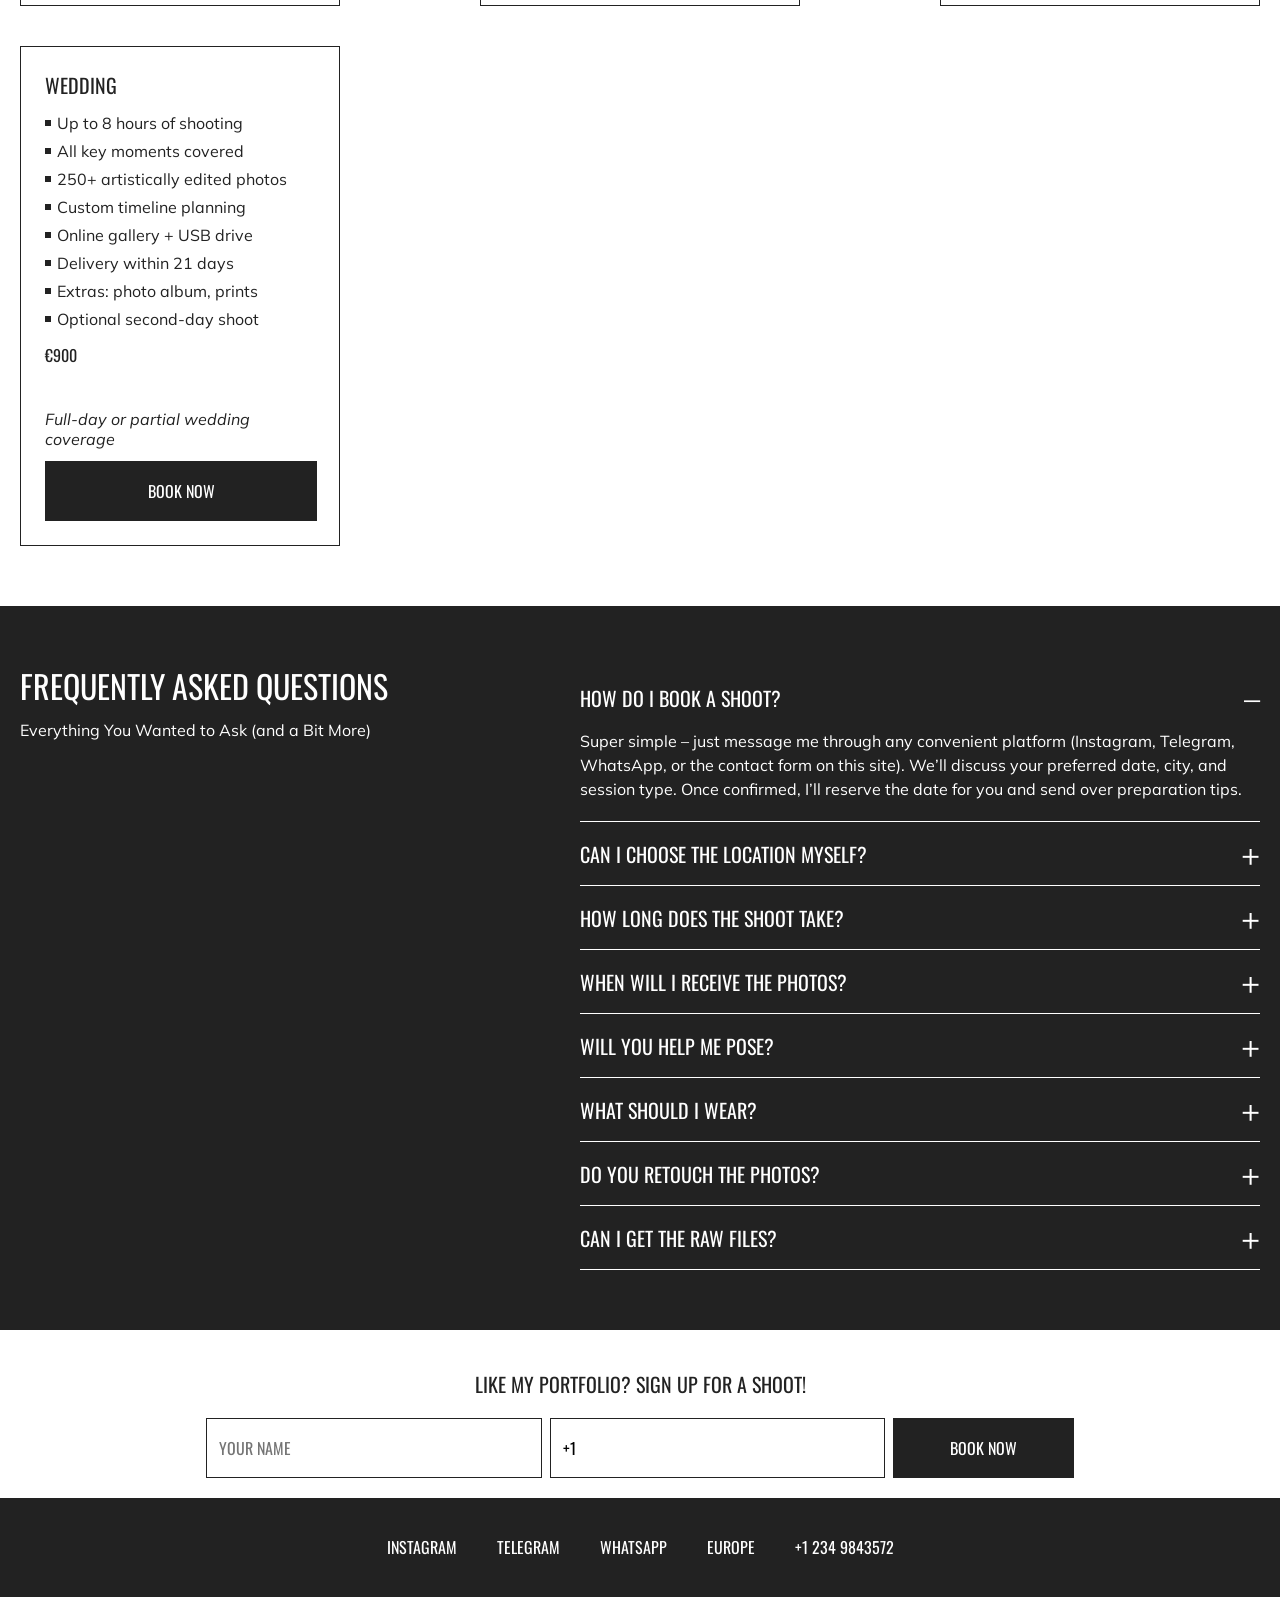
==== commit 6c95a5d4: "feat: adaptive about section" ====
--- a/portfolio/index.html
+++ b/portfolio/index.html
@@ -72,7 +72,7 @@
             <h3>Capture the Moment. Tell Your Story.</h3>
           </div>
           <div class="scroll__container">
-            <a href="#contacts" class="hero__scroll">Scroll down</a>
+            <a href="#about" class="hero__scroll">Scroll down</a>
             <svg xmlns="http://www.w3.org/2000/svg" width="24" height="24" viewBox="0 0 24 24" fill="none">
               <path class="scroll-path" d="M12 5V19" stroke="white" stroke-width="1.5" stroke-linecap="round" stroke-linejoin="round"/>
               <path class="scroll-path" d="M19 12L12 19L5 12" stroke="white" stroke-width="1.5" stroke-linecap="round" stroke-linejoin="round"/>
@@ -103,7 +103,7 @@
           <img src="./assets/img/about-img/img-photographer-2.png" alt="vera">
         </div>
         <div class="about__third-block about-block">
-          <img src="./assets/img/about-img/img-photographer-3.png" alt="vera">
+          <img class="about__third__block-img" src="./assets/img/about-img/img-photographer-3.png" alt="vera">
           <p>Seeing with heart. Shooting with soul.</p>
         </div>
       </div>
--- a/portfolio/css/main.css
+++ b/portfolio/css/main.css
@@ -437,6 +437,11 @@
   gap: 40px;
   padding: 60px 20px;
 }
+@media screen and (max-width: 1000px) {
+  .container-about {
+    flex-direction: column;
+  }
+}
 
 .about-block {
   width: 33.3%;
@@ -446,6 +451,14 @@
 }
 .about-block img {
   width: 100%;
+}
+@media screen and (max-width: 1000px) {
+  .about-block {
+    width: 100%;
+  }
+  .about-block .about__third__block-img {
+    display: none;
+  }
 }
 
 .about__title-container {
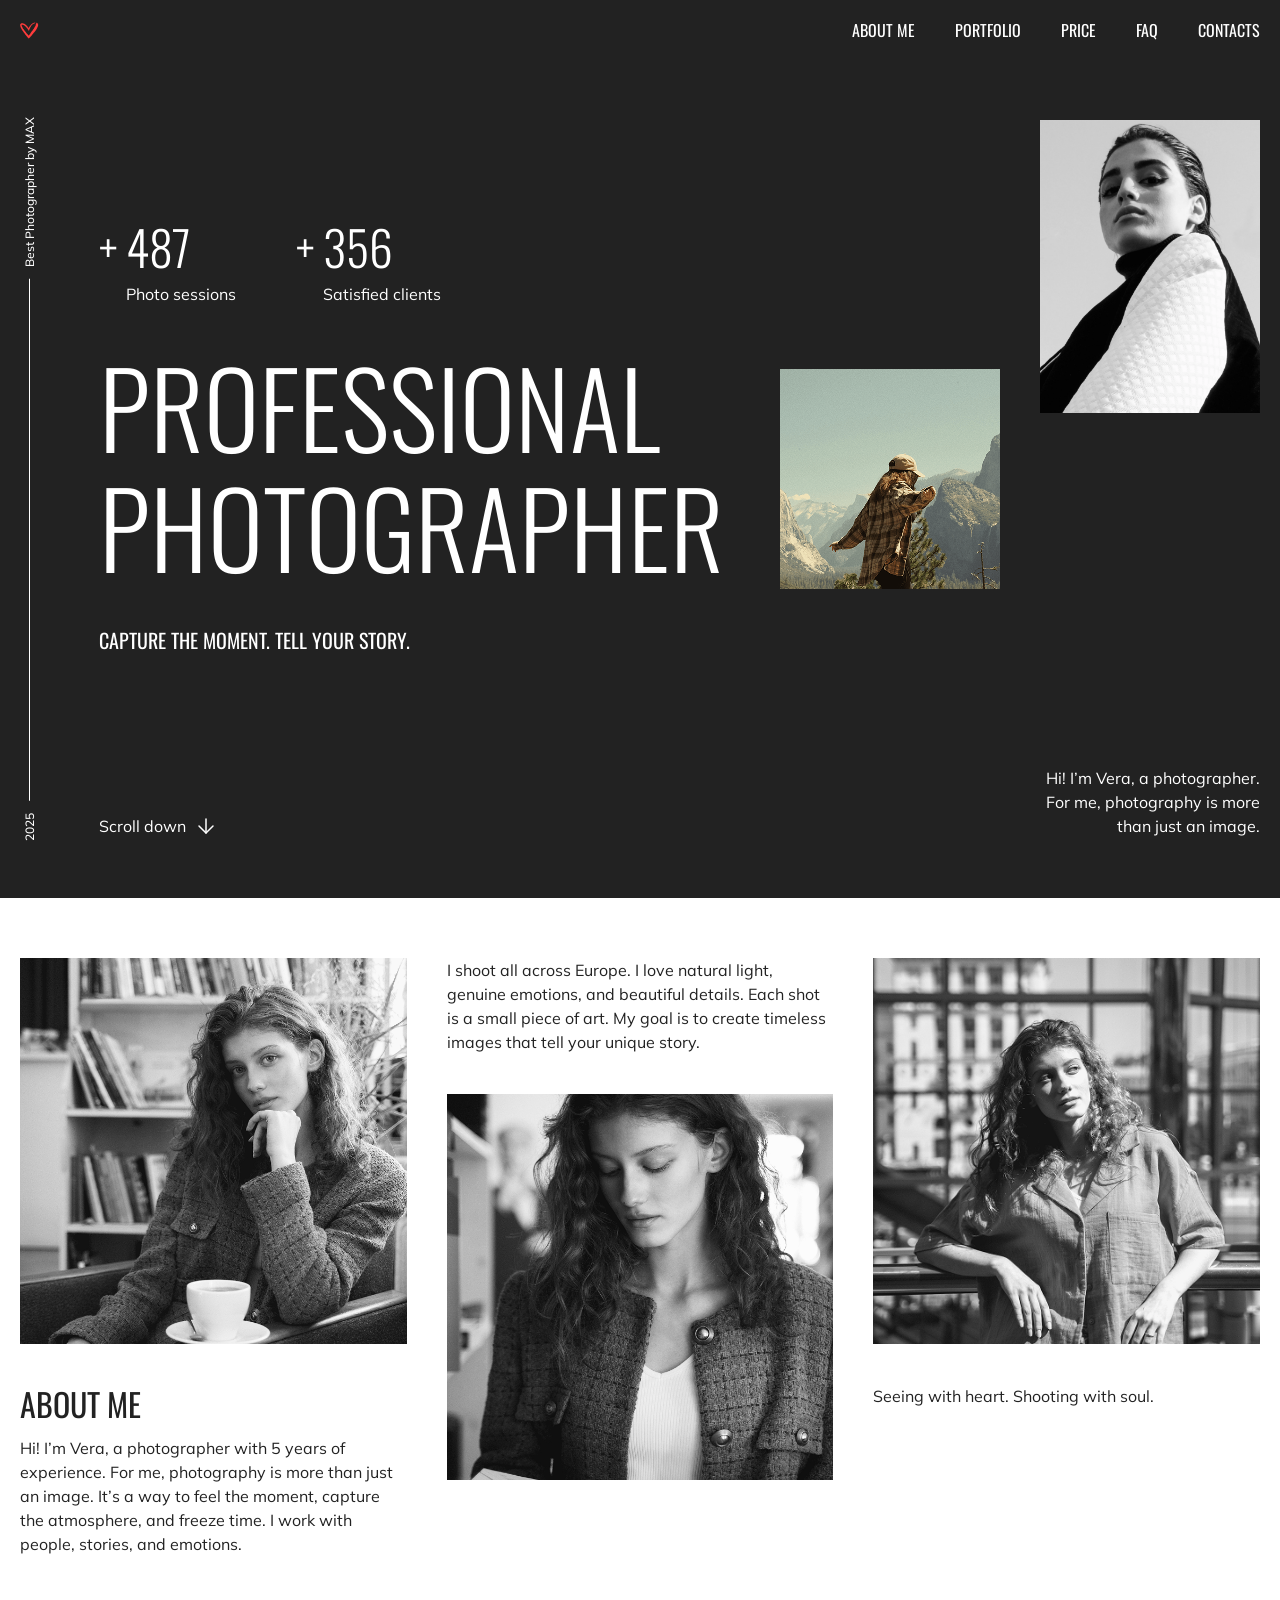
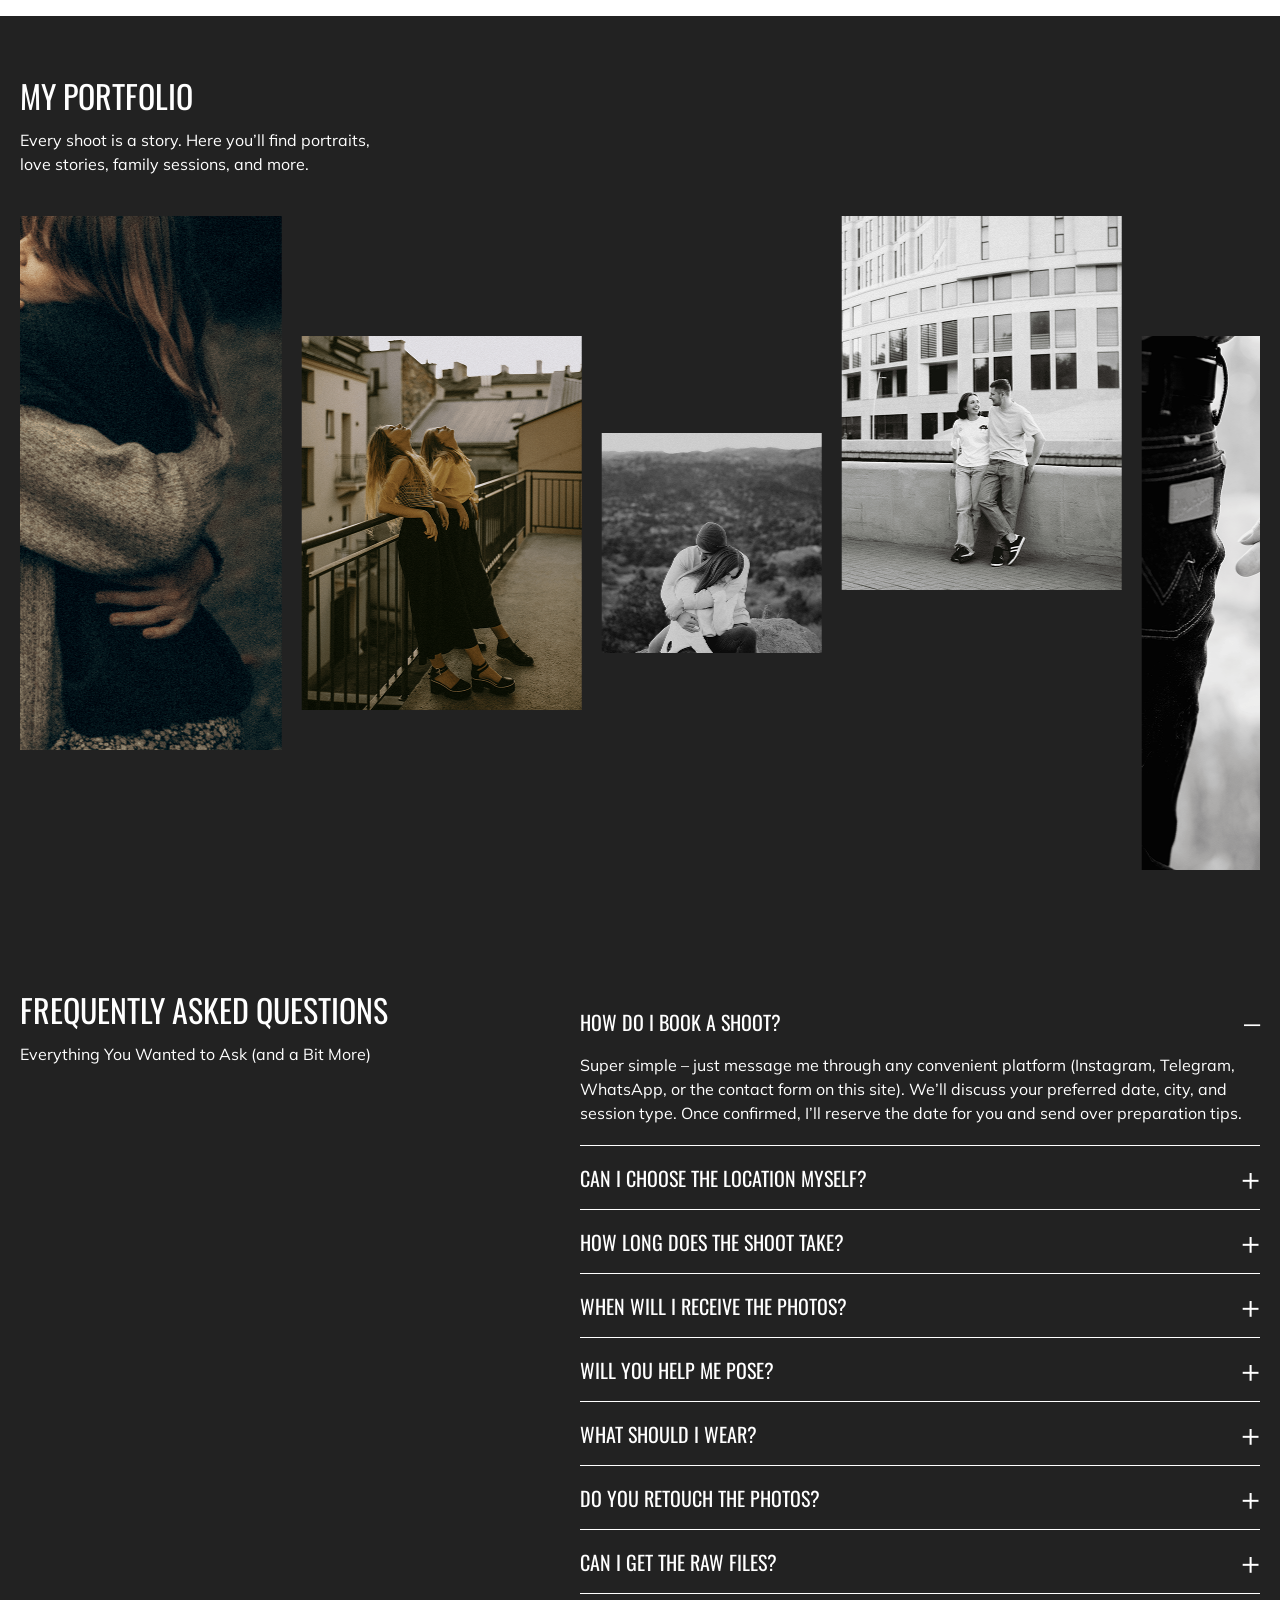
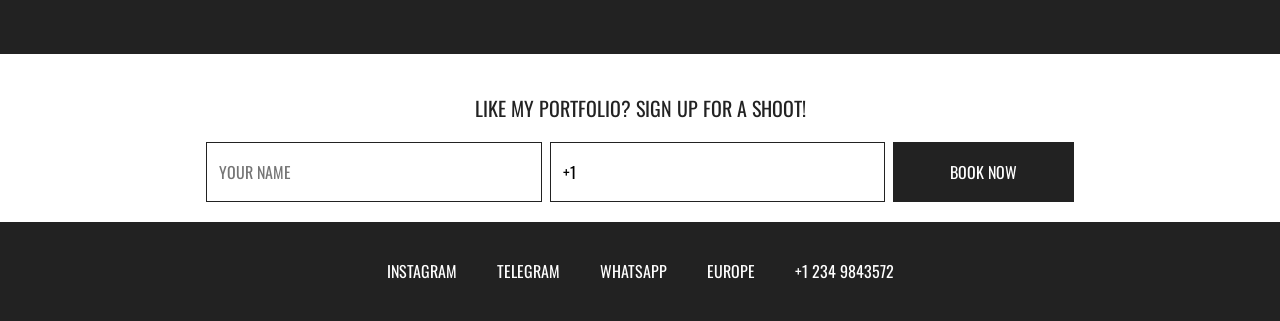
==== commit 90b852a0: "feat: adaptive portfolio section" ====
--- a/portfolio/index.html
+++ b/portfolio/index.html
@@ -134,7 +134,7 @@
       </div>
     </section>
 
-    <section class="price" id="price">
+    <section class="price" id="price" style="display: none;">
       <div class="container container-price">
         <div class="price__title-container">
           <h2>Packages & Pricing</h2>
--- a/portfolio/css/main.css
+++ b/portfolio/css/main.css
@@ -486,6 +486,14 @@
   color: white;
   margin-bottom: 12px;
 }
+.portfolio__title-container p {
+  width: 360px;
+}
+@media screen and (max-width: 390px) {
+  .portfolio__title-container p {
+    width: 340px;
+  }
+}
 
 .portfolio__slider-container {
   height: 654px;
@@ -498,6 +506,16 @@
   gap: 20px;
   align-items: center;
   transform: translateX(-88.57%);
+}
+@media screen and (max-width: 768px) {
+  .portfolio__slider {
+    transform: translateX(-216.5%);
+  }
+}
+@media screen and (max-width: 380px) {
+  .portfolio__slider {
+    transform: translateX(-485.3%);
+  }
 }
 
 .portfolio__slider-img:nth-child(1),
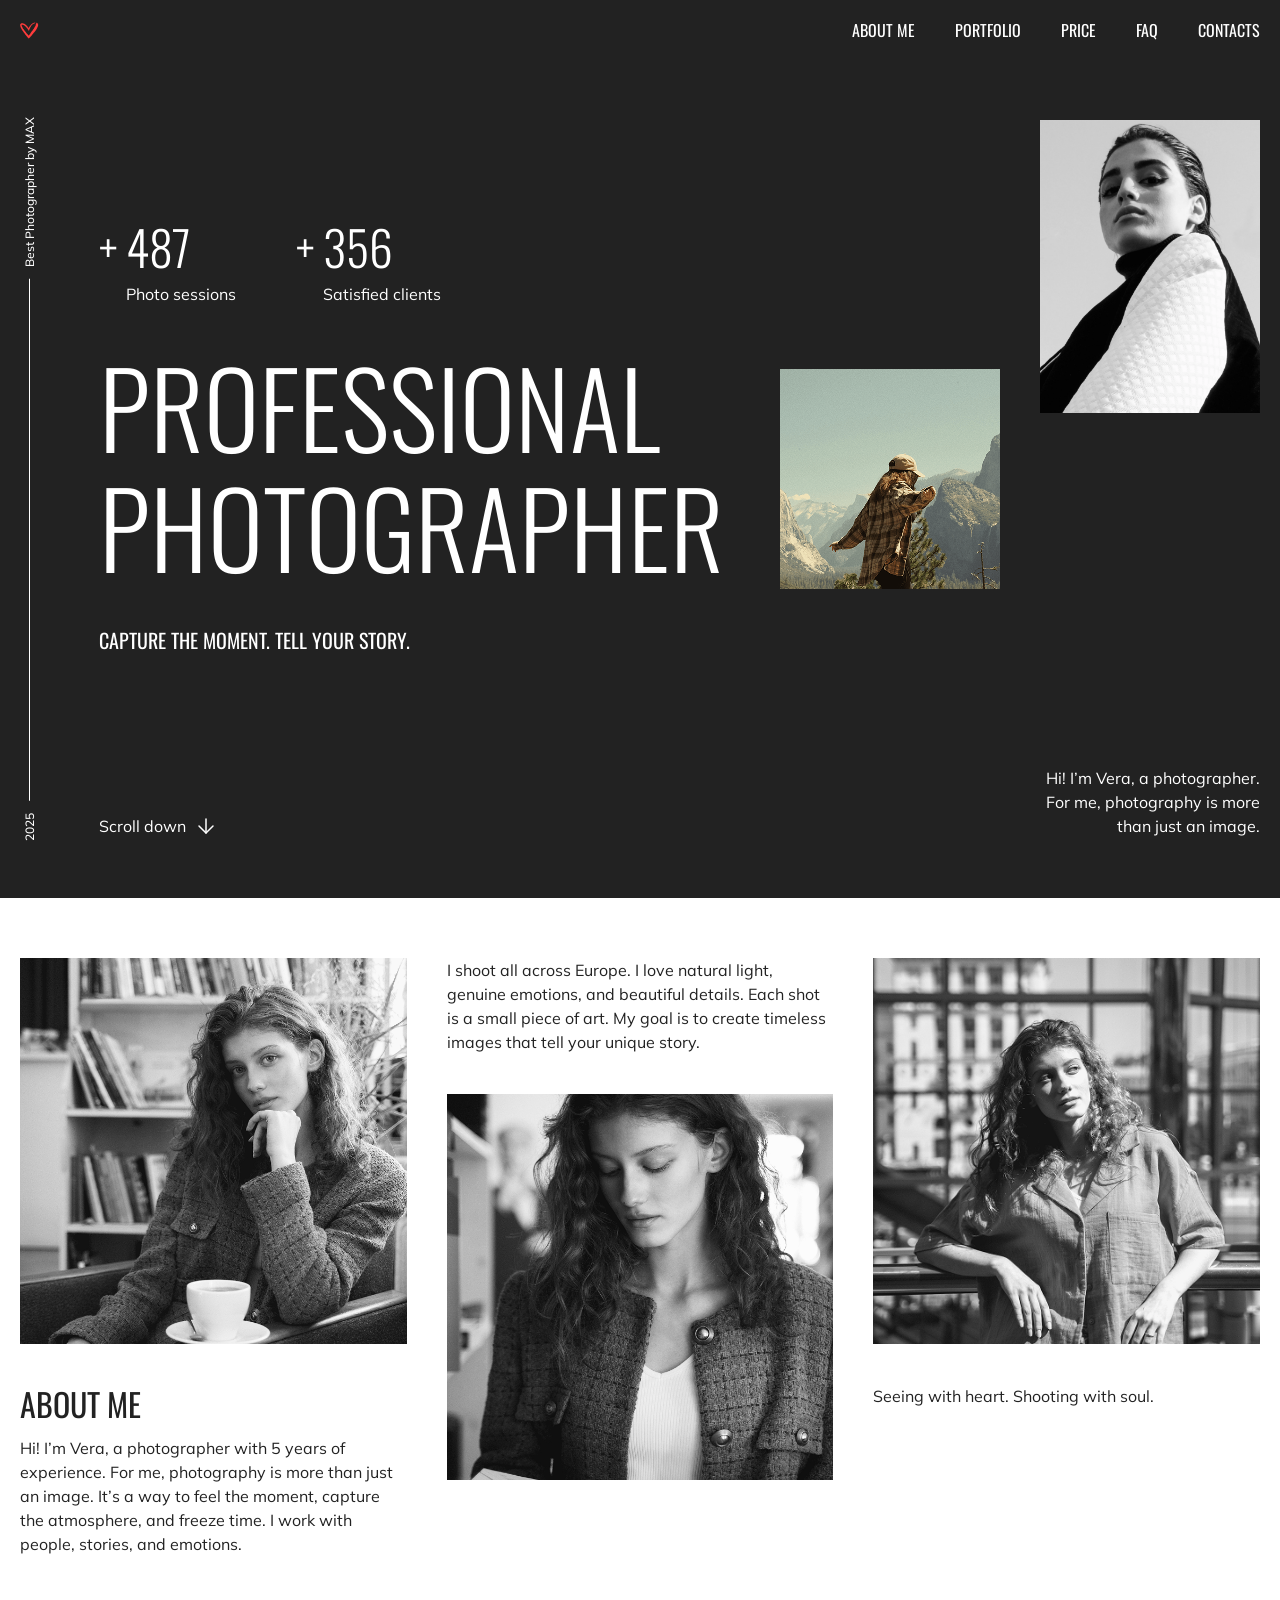
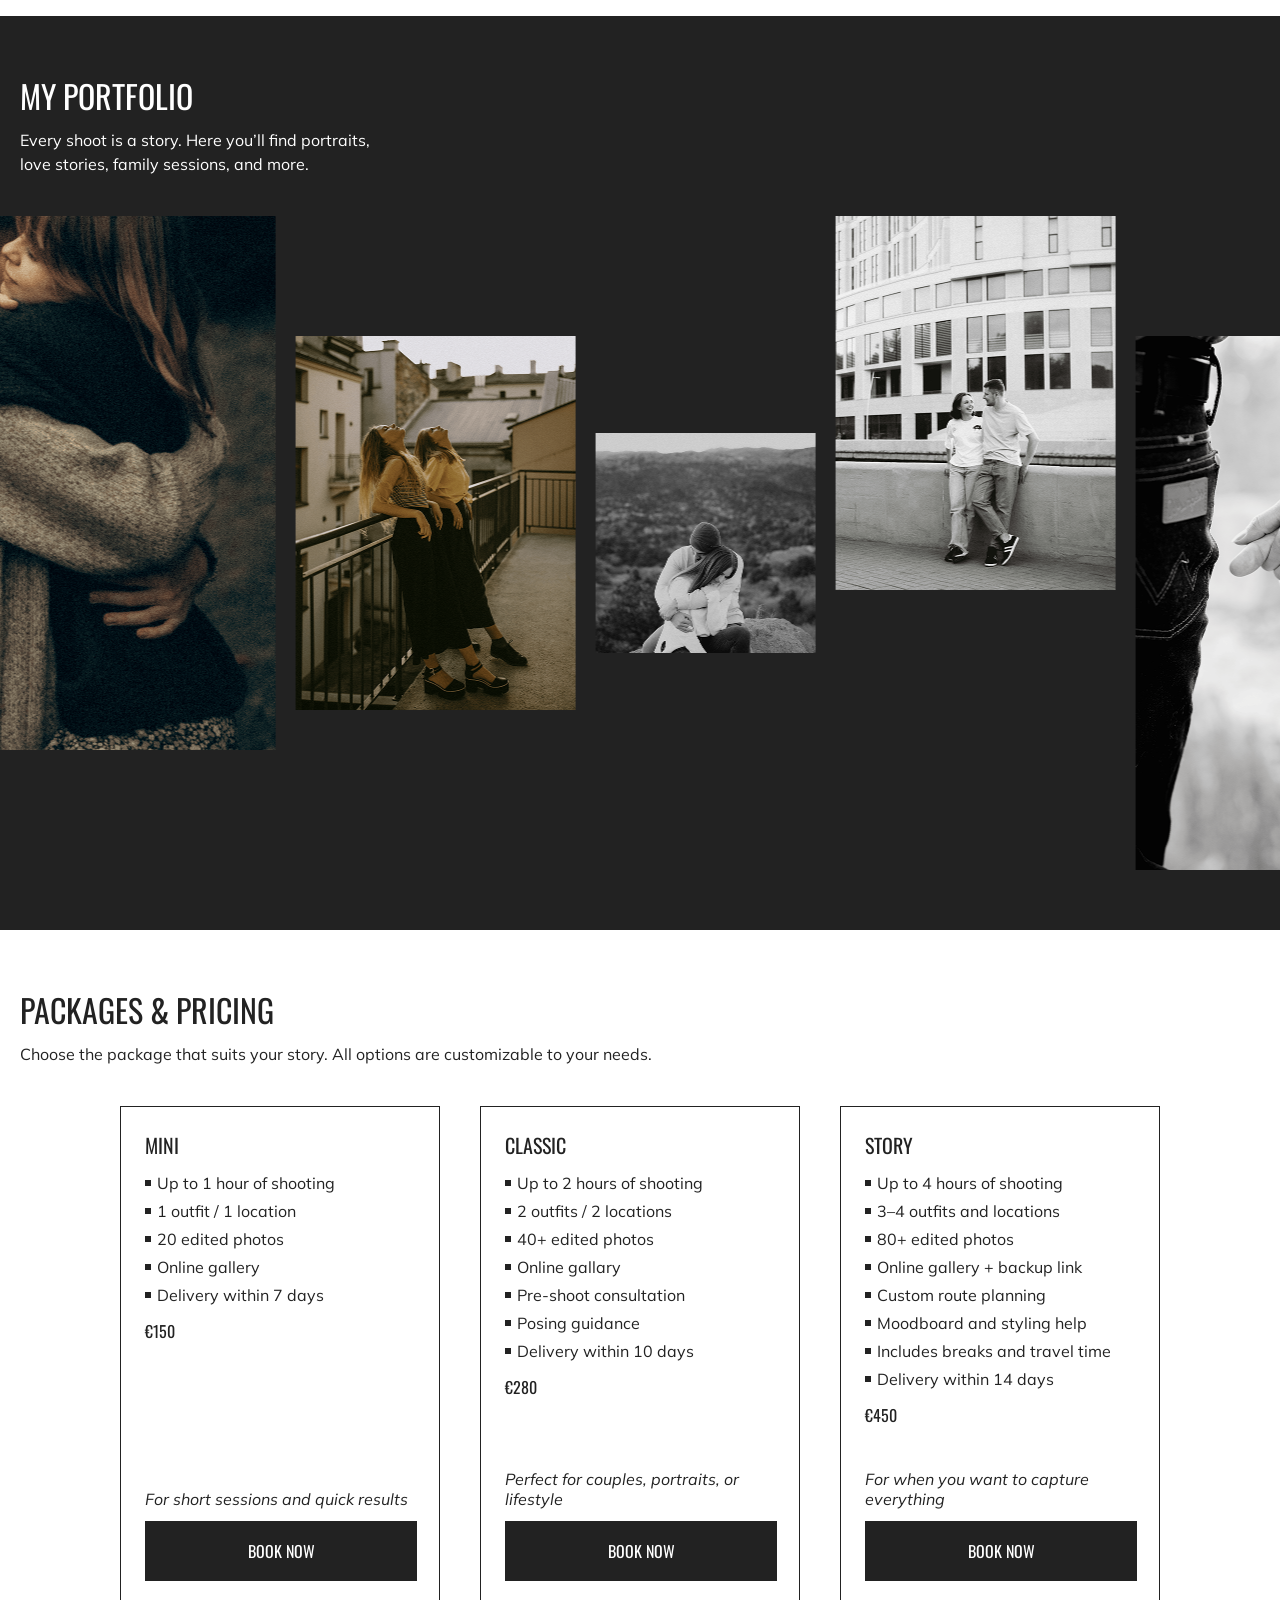
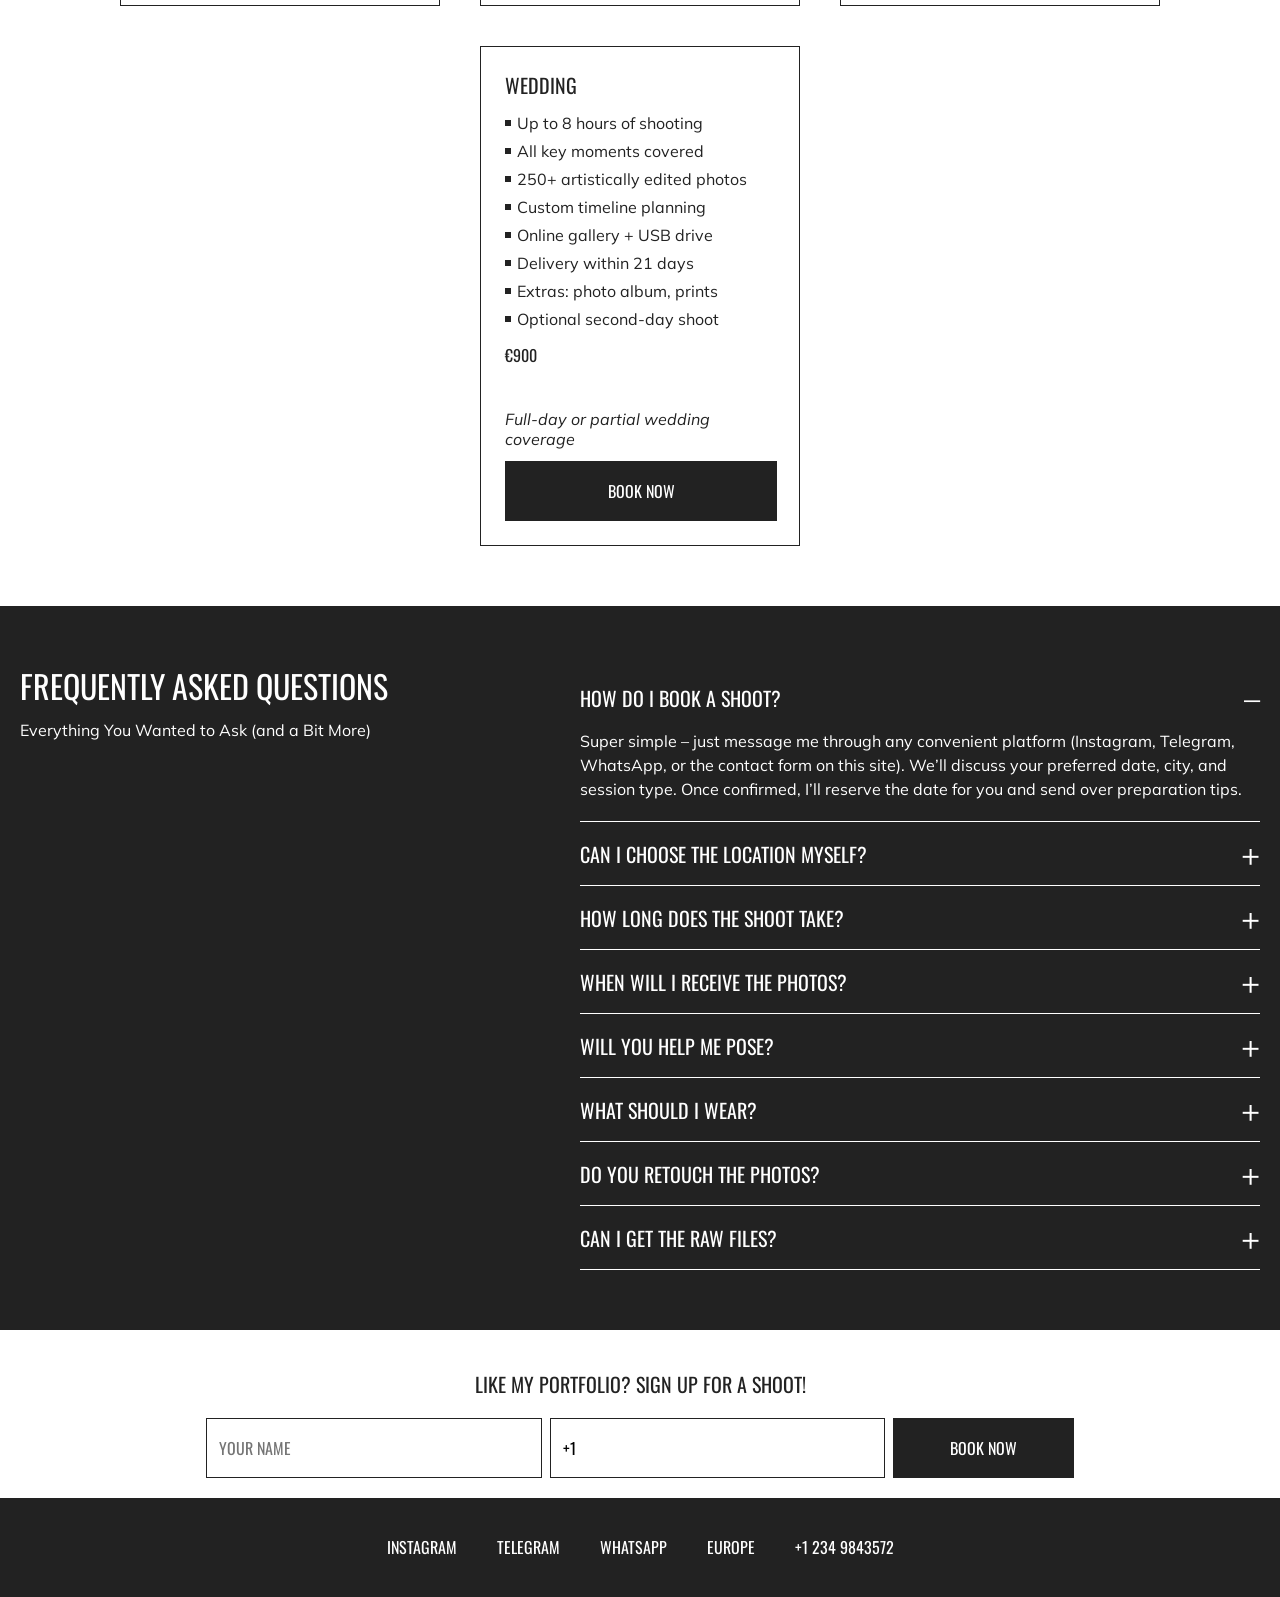
==== commit d6f355bd: "feat: adaptive price section" ====
--- a/portfolio/index.html
+++ b/portfolio/index.html
@@ -134,7 +134,7 @@
       </div>
     </section>
 
-    <section class="price" id="price" style="display: none;">
+    <section class="price" id="price">
       <div class="container container-price">
         <div class="price__title-container">
           <h2>Packages & Pricing</h2>
--- a/portfolio/css/main.css
+++ b/portfolio/css/main.css
@@ -437,7 +437,7 @@
   gap: 40px;
   padding: 60px 20px;
 }
-@media screen and (max-width: 1000px) {
+@media screen and (max-width: 800px) {
   .container-about {
     flex-direction: column;
   }
@@ -452,7 +452,7 @@
 .about-block img {
   width: 100%;
 }
-@media screen and (max-width: 1000px) {
+@media screen and (max-width: 800px) {
   .about-block {
     width: 100%;
   }
@@ -476,6 +476,7 @@
   display: flex;
   flex-direction: column;
   gap: 40px;
+  overflow: hidden;
 }
 
 .portfolio__title-container {
@@ -498,23 +499,25 @@
 .portfolio__slider-container {
   height: 654px;
   display: flex;
-  overflow: hidden;
 }
 
 .portfolio__slider {
   display: flex;
   gap: 20px;
   align-items: center;
-  transform: translateX(-88.57%);
+  margin-left: -20px; /* равен padding контейнера */
+  margin-right: -20px;
+  width: calc(100% + 40px);
+  transform: translateX(-84.72%);
 }
 @media screen and (max-width: 768px) {
   .portfolio__slider {
-    transform: translateX(-216.5%);
+    transform: translateX(-202.6%);
   }
 }
 @media screen and (max-width: 380px) {
   .portfolio__slider {
-    transform: translateX(-485.3%);
+    transform: translateX(-450%);
   }
 }
 
@@ -560,7 +563,7 @@
 }
 
 .price {
-  min-width: 616px;
+  min-height: 616px;
 }
 
 .container-price {
@@ -573,6 +576,7 @@
 
 .price__title-container {
   display: flex;
+  width: 100%;
   flex-direction: column;
   gap: 12px;
 }
@@ -581,8 +585,14 @@
   width: 100%;
   display: flex;
   gap: 40px;
-  justify-content: space-between;
+  justify-content: center;
+  align-items: center;
   flex-wrap: wrap;
+}
+@media screen and (max-width: 900px) {
+  .price__cards-container {
+    gap: 20px;
+  }
 }
 
 .price__card {
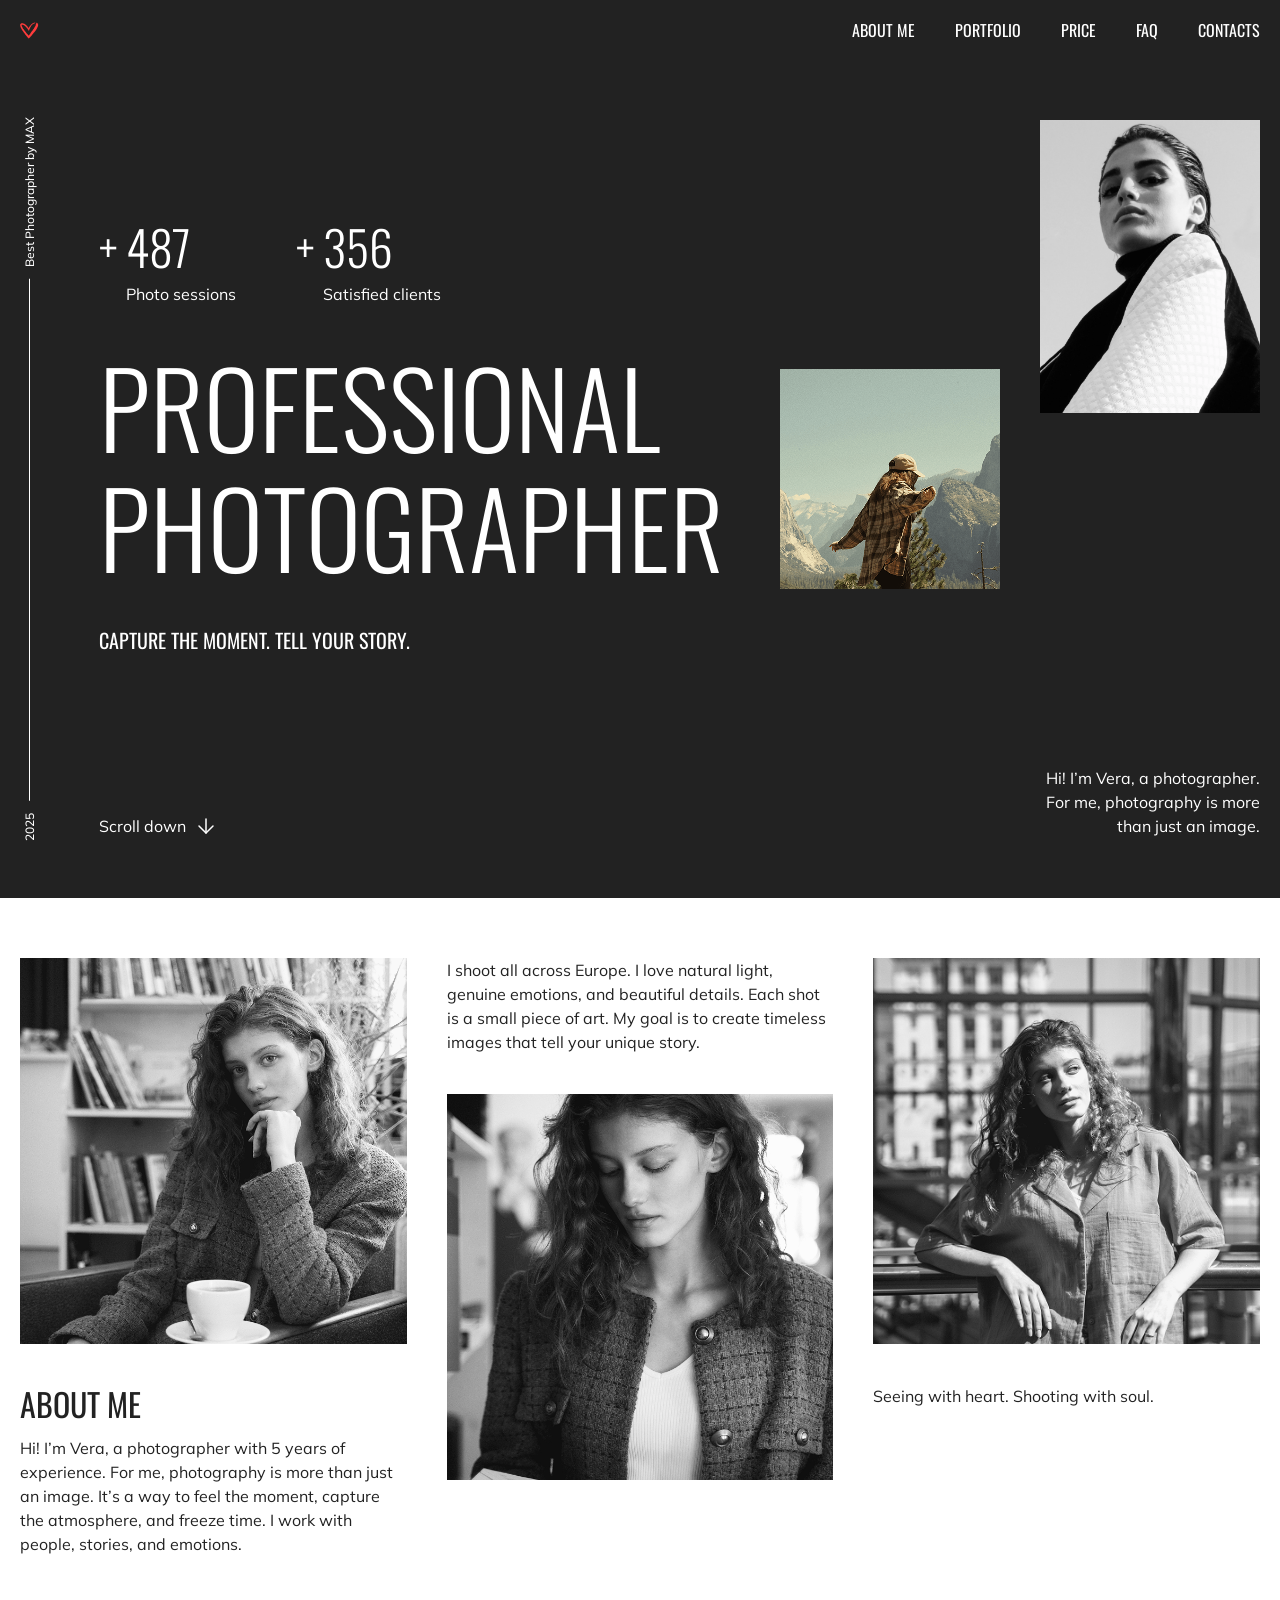
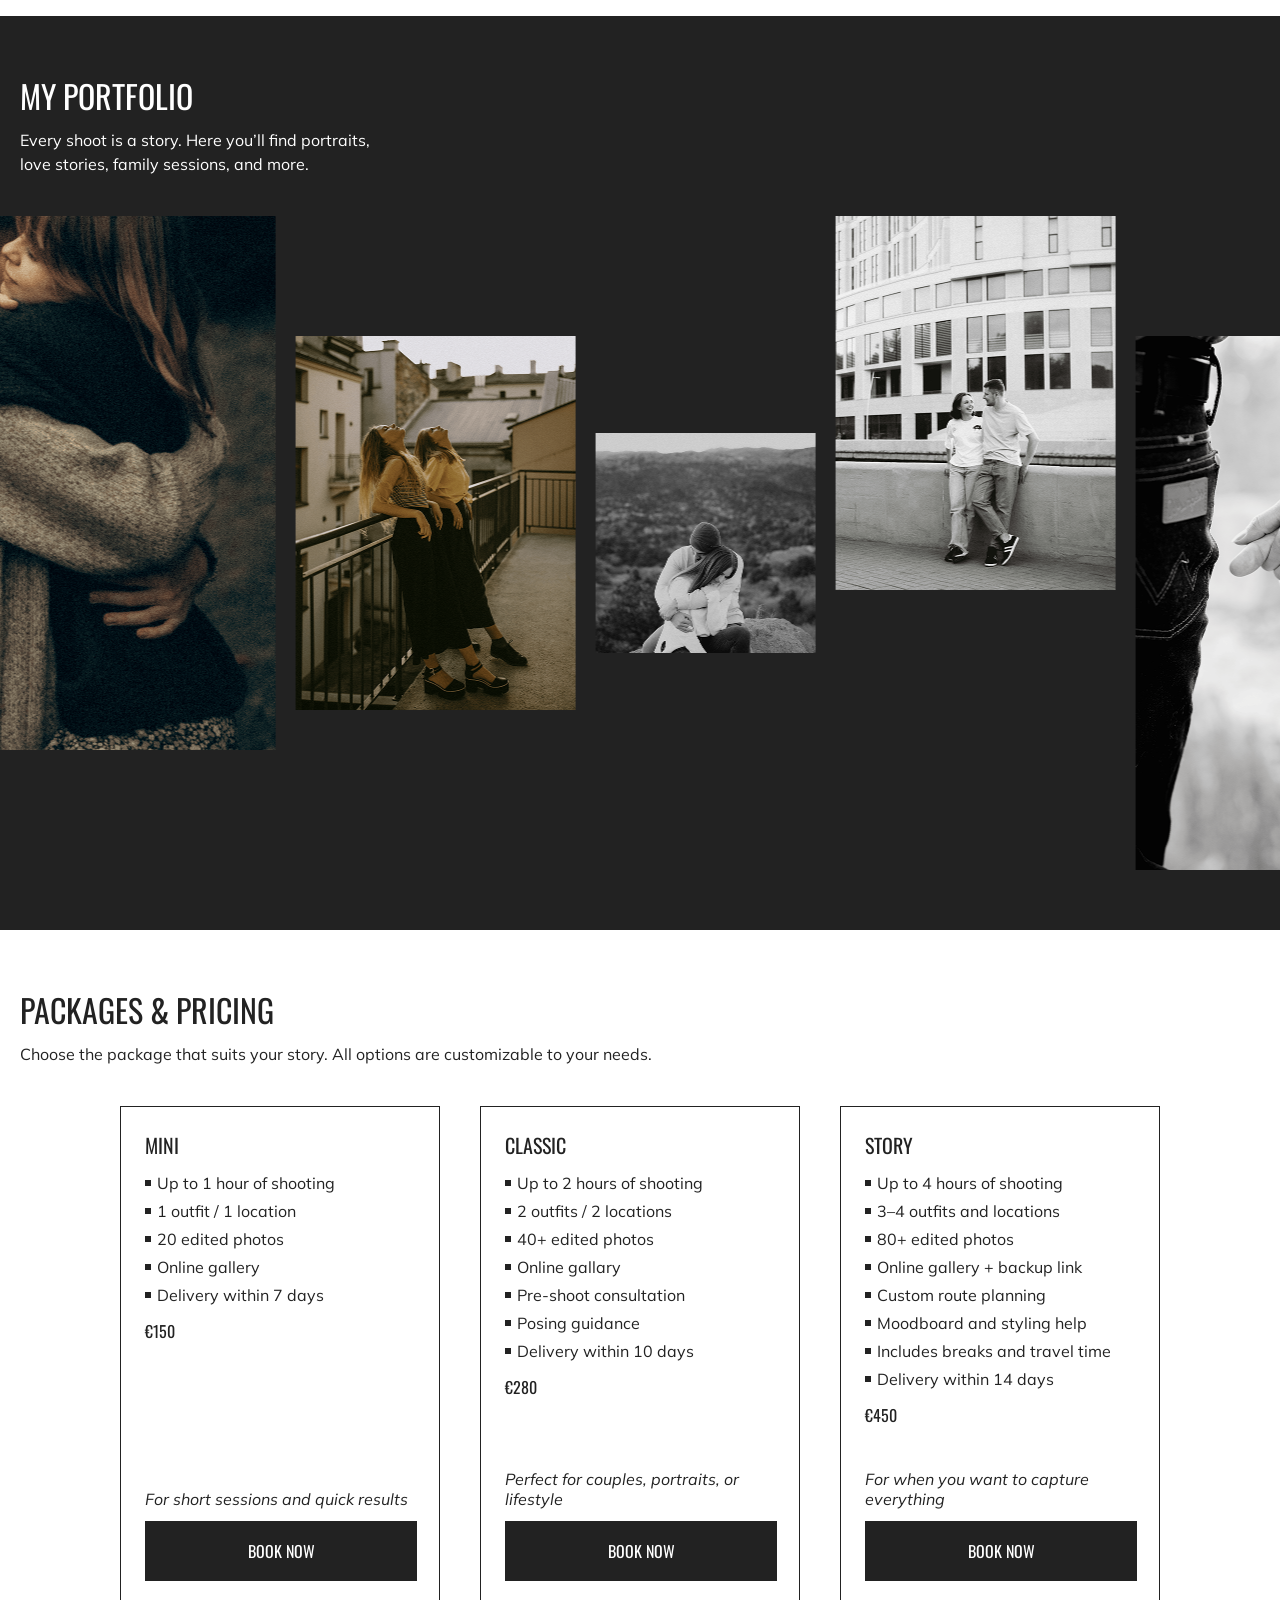
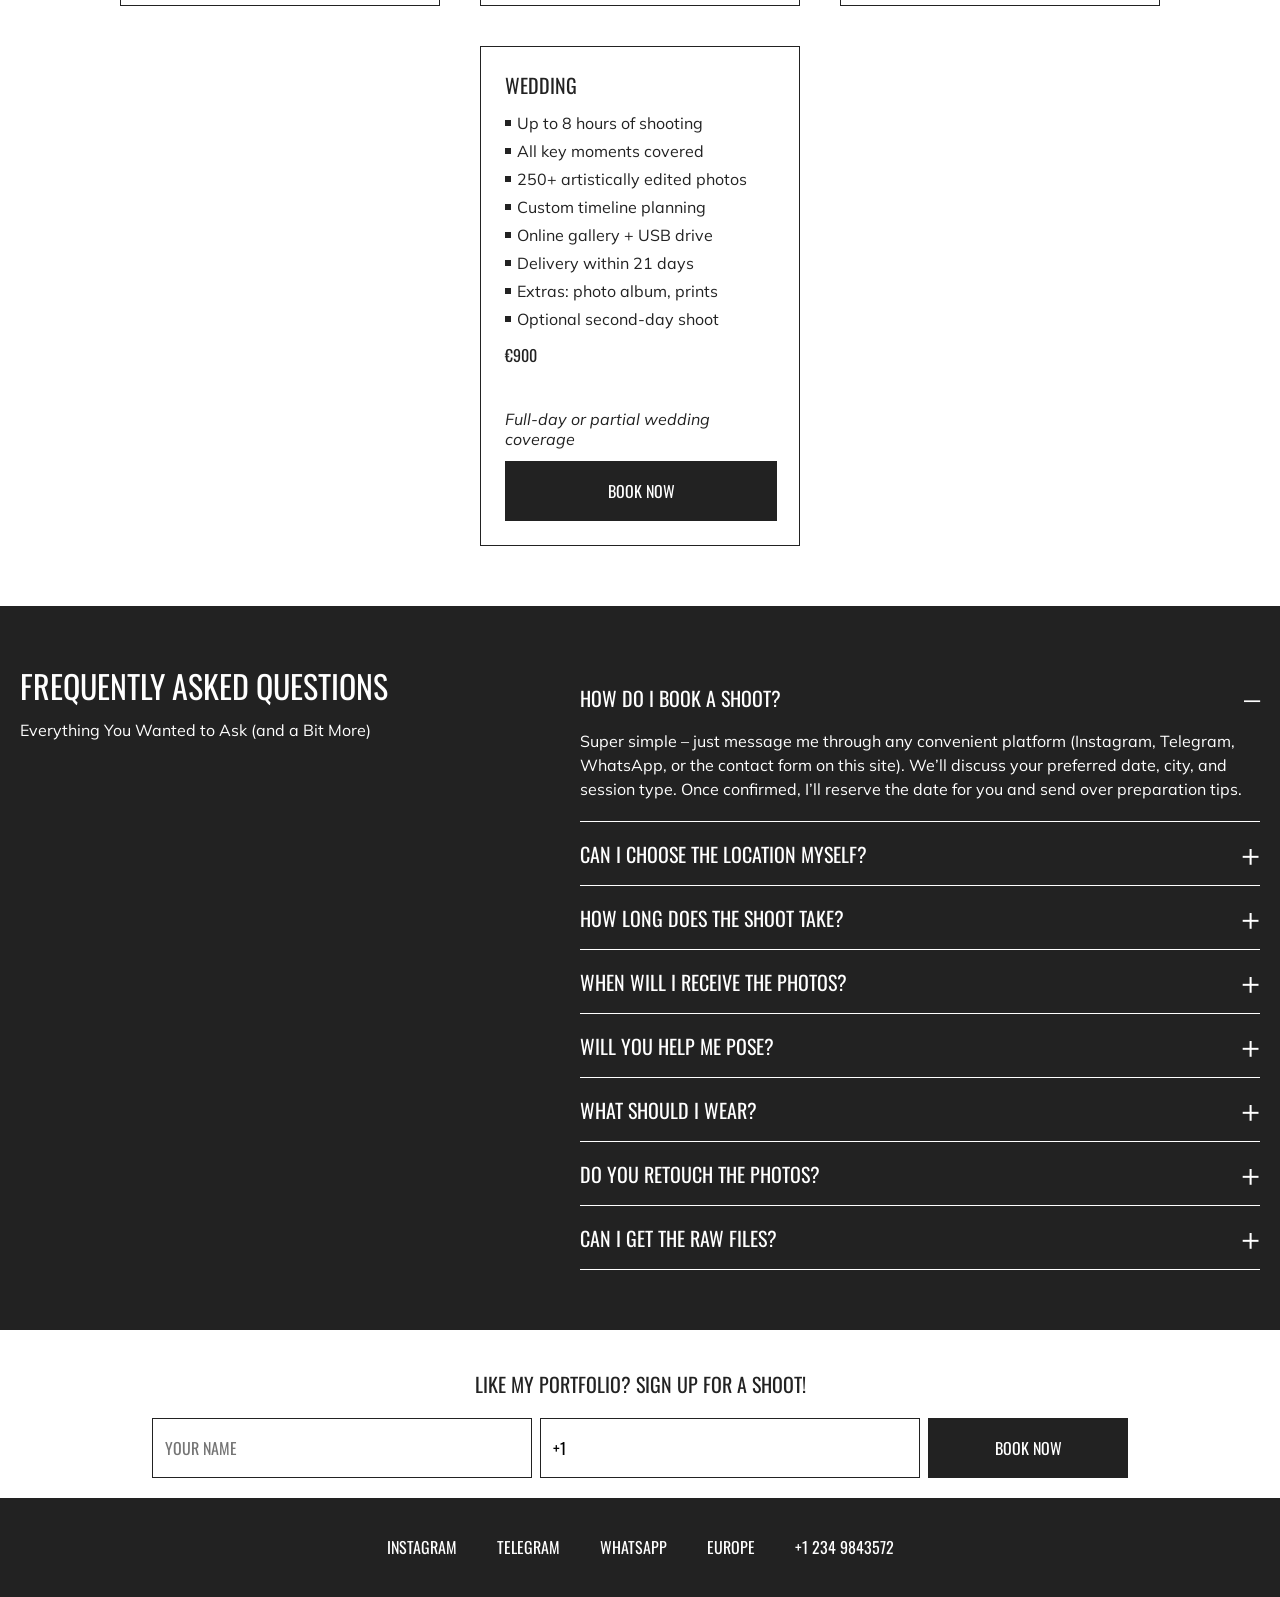
==== commit f80bdb26: "feat: add functional burger menu" ====
--- a/portfolio/index.html
+++ b/portfolio/index.html
@@ -308,7 +308,8 @@
     </div>
   </footer>
 
+  <script src="./js/index.js"></script>
+  <script src="./js/header.js"></script>
   <script src="./js/slider.js"></script>
-  <script src="./js/index.js"></script>
 </body>
 </html>
--- a/portfolio/css/main.css
+++ b/portfolio/css/main.css
@@ -74,6 +74,9 @@
   line-height: 24px;
   color: #222222;
 }
+body.stop {
+  overflow-y: hidden;
+}
 
 .dark {
   background-color: #222222;
@@ -184,11 +187,35 @@
   line-height: 20px;
 }
 
-.header__list .list-link {
+.footer__list-link, summary, .header__list .list-link {
   transition: all 0.2s;
 }
-.header__list .list-link:hover {
-  color: #FF3C3C;
+@media (hover: hover) {
+  .footer__list-link:hover, summary:hover, .header__list .list-link:hover {
+    color: #FF3C3C;
+  }
+}
+@media (hover: none) {
+  .footer__list-link:active, summary:active, .header__list .list-link:active {
+    color: #FF3C3C;
+  }
+}
+
+.card__btn {
+  transition: all 0.2s;
+  cursor: pointer;
+}
+@media (hover: hover) {
+  .card__btn:hover {
+    color: #222222;
+    background-color: #FF3C3C;
+  }
+}
+@media (hover: none) {
+  .card__btn:active {
+    color: #222222;
+    background-color: #FF3C3C;
+  }
 }
 
 .container-header {
@@ -196,6 +223,32 @@
   display: flex;
   justify-content: space-between;
   align-items: center;
+}
+
+.header__logo {
+  position: relative;
+  z-index: 100;
+}
+
+.header__nav {
+  transition: all 0.5s;
+}
+@media screen and (max-width: 770px) {
+  .header__nav {
+    position: fixed;
+    left: 100%;
+    top: 0;
+    width: 100%;
+    height: 100%;
+    background-color: #222222;
+    z-index: 50;
+    display: flex;
+    justify-content: center;
+    align-items: center;
+  }
+}
+.header__nav.active {
+  left: 0;
 }
 
 .header__list {
@@ -210,18 +263,22 @@
 }
 @media screen and (max-width: 770px) {
   .header__list {
-    display: none;
+    flex-direction: column;
+    transform: translateY(25px);
+    gap: 35px;
   }
 }
 
 .header__burger {
   display: none;
+  position: relative;
   width: 40px;
   height: 50px;
   background: none;
   border: none;
   cursor: pointer;
   padding: 20px 0;
+  z-index: 100;
 }
 .header__burger span {
   display: block;
@@ -360,11 +417,13 @@
 .scroll__container .hero__scroll {
   transition: color 0.2s;
 }
-.scroll__container:hover .scroll-path {
-  stroke: #FF3C3C;
-}
-.scroll__container:hover .hero__scroll {
-  color: #FF3C3C;
+@media (hover: hover) {
+  .scroll__container:hover .scroll-path {
+    stroke: #FF3C3C;
+  }
+  .scroll__container:hover .hero__scroll {
+    color: #FF3C3C;
+  }
 }
 @media screen and (max-width: 710px) {
   .scroll__container {
@@ -469,18 +528,19 @@
 
 .portfolio {
   min-height: 794px;
+  overflow: hidden;
 }
 
 .container-portfolio {
+  overflow: visible;
   padding: 60px 20px;
   display: flex;
   flex-direction: column;
   gap: 40px;
-  overflow: hidden;
 }
 
 .portfolio__title-container {
-  width: 360px;
+  max-width: 360px;
   color: white;
 }
 .portfolio__title-container h2 {
@@ -505,7 +565,7 @@
   display: flex;
   gap: 20px;
   align-items: center;
-  margin-left: -20px; /* равен padding контейнера */
+  margin-left: -20px;
   margin-right: -20px;
   width: calc(100% + 40px);
   transform: translateX(-84.72%);
@@ -606,11 +666,23 @@
   align-items: flex-start;
   transition: all 0.3s;
 }
-.price__card:hover {
-  border: 1px solid #FF3C3C;
-}
-.price__card:hover .card__btn {
-  background-color: #FF3C3C;
+@media (hover: hover) {
+  .price__card:hover {
+    border: 1px solid #FF3C3C;
+  }
+  .price__card:hover .card__btn {
+    background-color: #FF3C3C;
+    color: #222222;
+  }
+}
+@media (hover: none) {
+  .price__card:active {
+    border: 1px solid #FF3C3C;
+  }
+  .price__card:active .card__btn {
+    background-color: #FF3C3C;
+    color: #222222;
+  }
 }
 
 .card__text-container {
@@ -662,9 +734,6 @@
   line-height: 24px; /* 150% */
   text-transform: uppercase;
 }
-.card__btn:hover {
-  background-color: #FF3C3C;
-}
 
 .faq {
   min-height: 604px;
@@ -678,6 +747,11 @@
   justify-content: space-between;
   gap: 40px;
 }
+@media screen and (max-width: 1150px) {
+  .container-faq {
+    flex-direction: column;
+  }
+}
 
 .faq__title-container {
   display: flex;
@@ -689,6 +763,11 @@
 
 .faq__accordion {
   width: 680px;
+}
+@media screen and (max-width: 1150px) {
+  .faq__accordion {
+    width: 100%;
+  }
 }
 
 details {
@@ -731,9 +810,6 @@
   font-weight: normal;
   transition: all 0.3s ease;
 }
-summary:hover {
-  color: #FF3C3C;
-}
 
 ::details-content {
   transition: height 0.5s ease, content-visibility 0.5s ease allow-discrete;
@@ -761,7 +837,7 @@
 }
 
 .form-container {
-  width: 70%;
+  width: 100%;
   display: flex;
   justify-content: center;
   gap: 8px;
@@ -775,6 +851,19 @@
   max-width: 380px;
   padding: 0 12px;
 }
+@media screen and (max-width: 600px) {
+  .form-container {
+    flex-direction: column;
+  }
+  .form-container input, .form-container button {
+    min-width: 100%;
+  }
+}
+@media screen and (max-width: 420px) {
+  .form-container input {
+    width: 100%;
+  }
+}
 
 input::-moz-placeholder {
   font-family: "Oswald", sans-serif;
@@ -794,6 +883,11 @@
 .contact-btn {
   width: 200px;
 }
+@media screen and (max-width: 900px) {
+  .contact-btn {
+    min-width: 200px;
+  }
+}
 
 .container-footer {
   padding: 37px 20px;
@@ -807,6 +901,13 @@
   display: flex;
   gap: 40px;
 }
+@media screen and (max-width: 600px) {
+  .footer__list {
+    flex-direction: column;
+    align-items: center;
+    gap: 35px;
+  }
+}
 
 .footer__list-link {
   font-size: 16px;
@@ -816,7 +917,4 @@
   font-family: "Oswald", sans-serif;
   text-transform: uppercase;
   transition: all 0.3s;
-}
-.footer__list-link:hover {
-  color: #FF3C3C;
 }/*# sourceMappingURL=main.css.map */
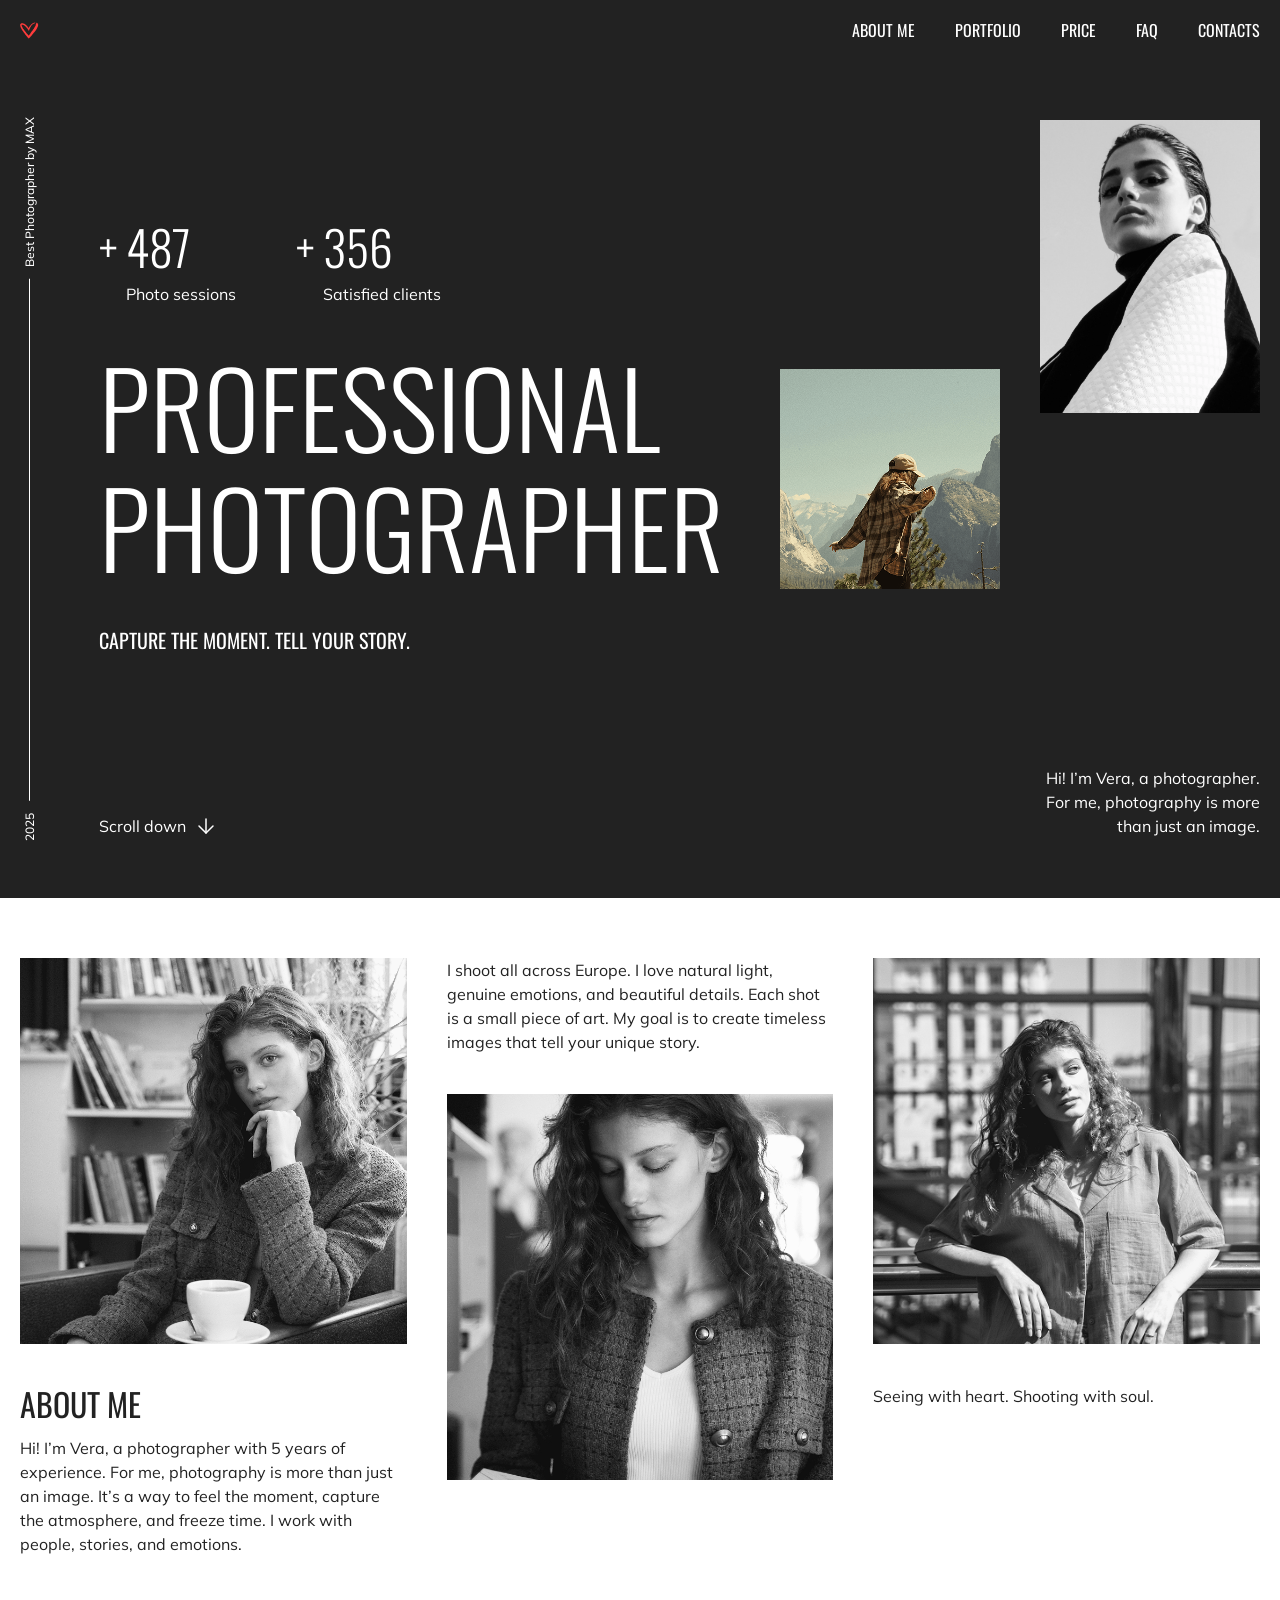
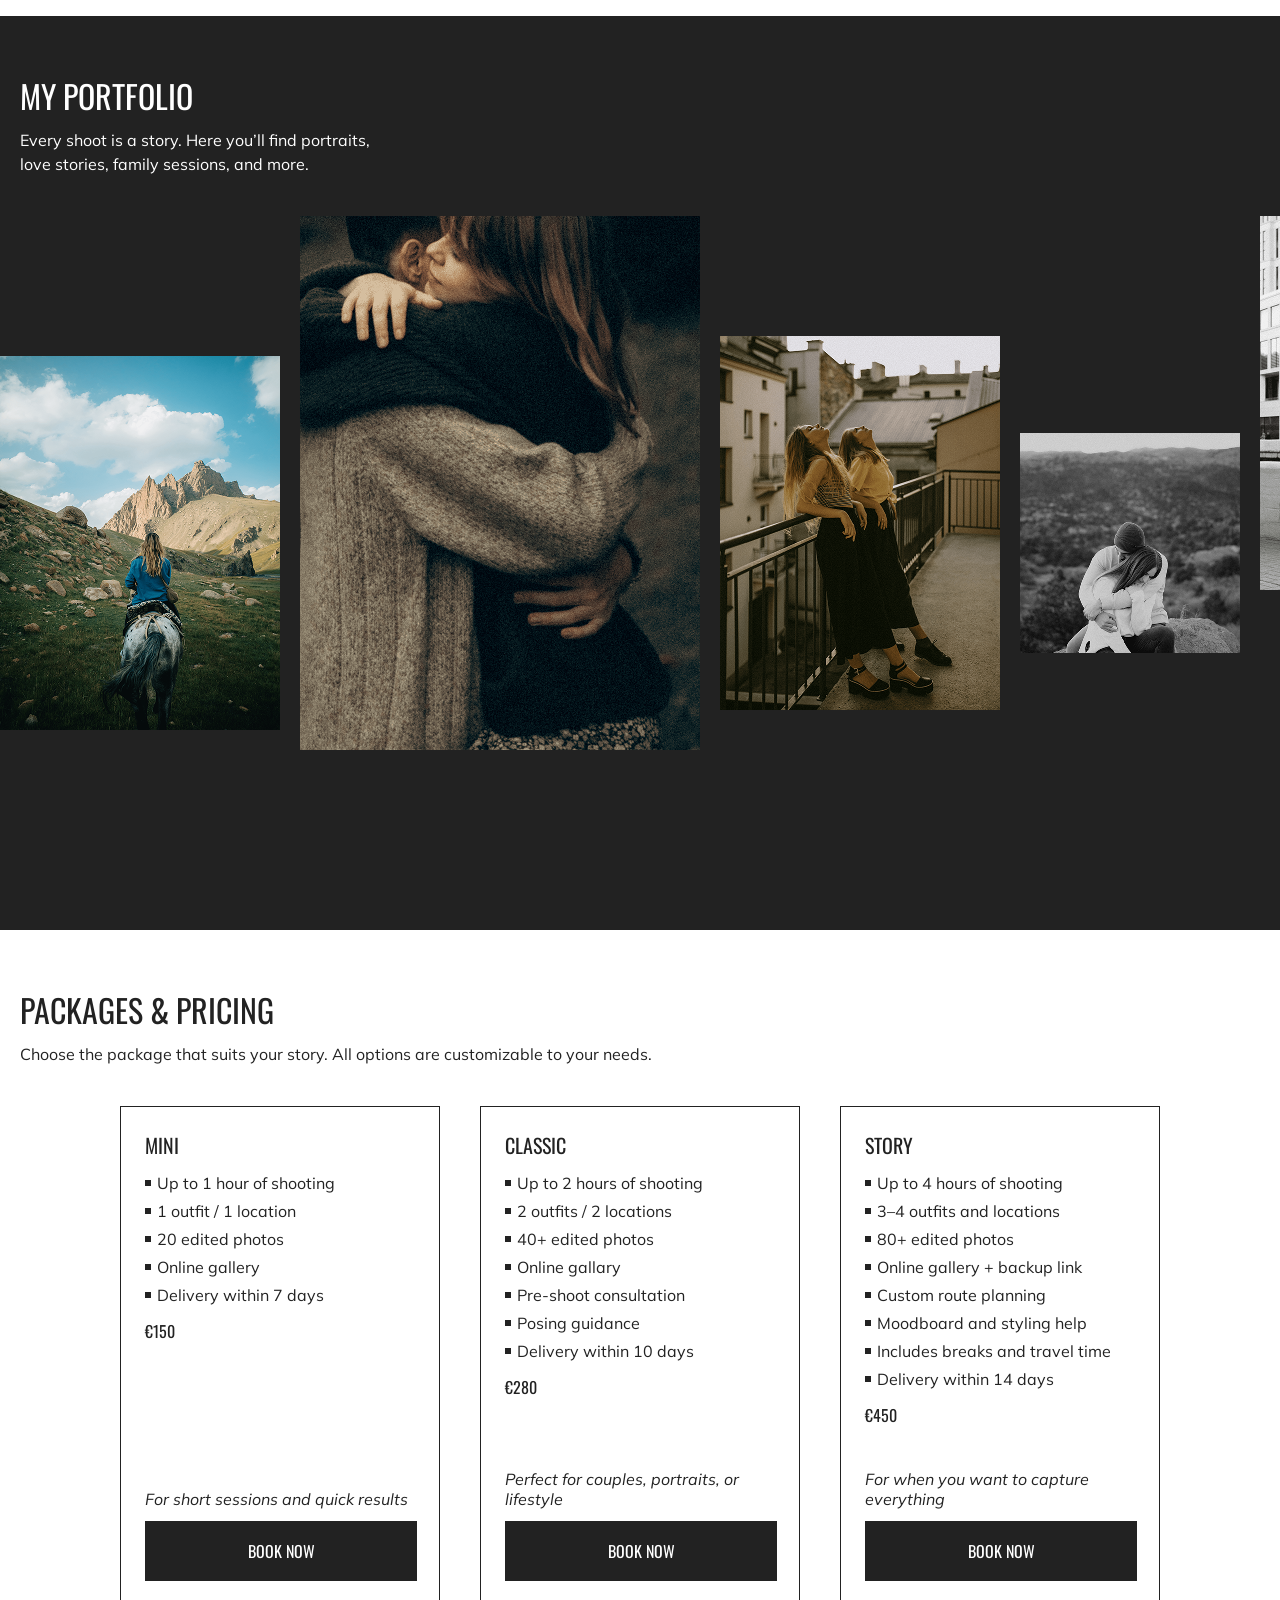
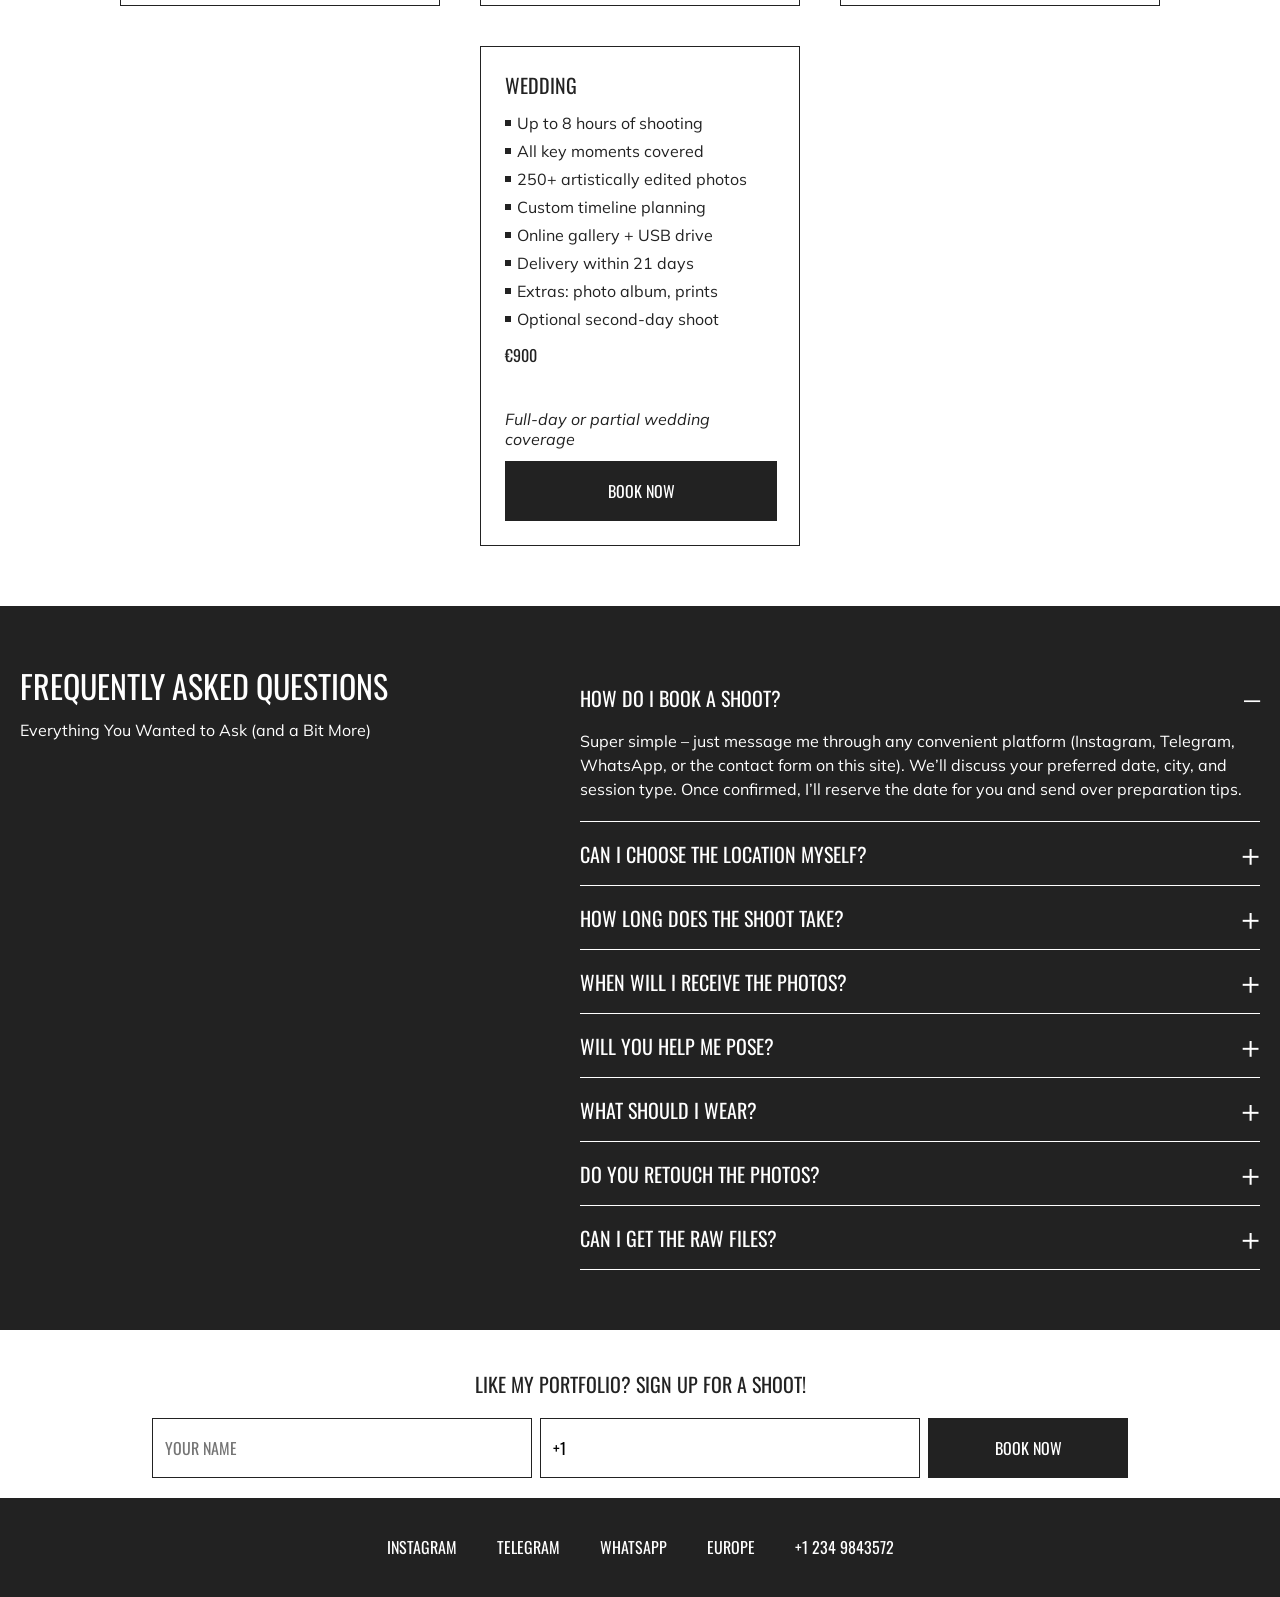
==== commit e6492c3b: "feat: add functional slider" ====
--- a/portfolio/index.html
+++ b/portfolio/index.html
@@ -116,6 +116,7 @@
             <p>Every shoot is a story. Here you’ll find portraits, love stories, family sessions, and more.</p>
           </div>
           <div class="portfolio__slider-container">
+            <div class="slider-side" id="slider-left"></div>
             <div class="portfolio__slider">
               <img class="portfolio__slider-img" src="./assets/img/portfolio/portfolio-1.png" alt="portfolio-photo">
               <img class="portfolio__slider-img" src="./assets/img/portfolio/portfolio-2.png" alt="portfolio-photo">
@@ -130,6 +131,7 @@
               <img class="portfolio__slider-img" src="./assets/img/portfolio/portfolio-11.png" alt="portfolio-photo">
               <img class="portfolio__slider-img" src="./assets/img/portfolio/portfolio-12.png" alt="portfolio-photo">
             </div>
+            <div class="slider-side" id="slider-right"></div>
           </div>
       </div>
     </section>
@@ -231,42 +233,42 @@
           <p>Everything You Wanted to Ask (and a Bit More)</p>
         </div>
         <div class="faq__accordion">
-          <details open>
+          <details id="details1">
             <summary>How do I book a shoot?</summary>
             <p class="accordion-answer">Super simple – just message me through any convenient platform (Instagram, Telegram, WhatsApp, or the contact form on this site). We’ll discuss your preferred date, city, and session type. Once confirmed, I’ll reserve the date for you and send over preparation tips.</p>
           </details>
 
-          <details>
+          <details id="details2">
             <summary>Can I choose the location myself?</summary>
             <p class="accordion-answer">Absolutely! If there’s a special place you love or have in mind — I’m happy to shoot there. If you’re unsure, I can suggest beautiful spots with great lighting and atmosphere, tailored to your vision and mood.</p>
           </details>
 
-          <details>
+          <details id="details3">
             <summary>How long does the shoot take?</summary>
             <p class="accordion-answer">That depends on the package you choose. On average, sessions last from 1 to 4 hours. We’ll plan the pace and type of shoot together — from relaxed city strolls and love stories to more dynamic or editorial sessions.</p>
           </details>
 
-          <details>
+          <details id="details4">
             <summary>When will I receive the photos?</summary>
             <p class="accordion-answer">You’ll receive your edited photos within 7–14 days. For event and wedding sessions — up to 30 days. I deliver them in a stylish online gallery, where you can download them in full quality or easily share with friends and family.</p>
           </details>
 
-          <details>
+          <details id="details5">
             <summary>Will you help me pose?</summary>
             <p class="accordion-answer">Definitely! I’ll guide you gently throughout the session — where to look, how to move, how to relax. The goal is to make you feel comfortable and natural. My approach is relaxed, and I’ll never force awkward poses. The result? Real, expressive, and beautiful photos.</p>
           </details>
 
-          <details>
+          <details id="details6">
             <summary>What should I wear?</summary>
             <p class="accordion-answer">After booking, I’ll send you a style guide with suggestions for colors, textures, and combinations. The most important thing is that you feel confident in your outfit. I’m also happy to help you coordinate looks or plan something cohesive for couples or groups.</p>
           </details>
 
-          <details>
+          <details id="details7">
             <summary>Do you retouch the photos?</summary>
             <p class="accordion-answer">Yes, all photos are color-corrected and lightly retouched. My editing style is clean and natural — no overdone filters or fake skin. Just you, at your best. Extra retouching is available upon request.</p>
           </details>
 
-          <details>
+          <details id="details8">
             <summary>Can I get the raw files?</summary>
             <p class="accordion-answer"> I don’t deliver RAW files. My work includes not only shooting, but also careful selection and editing to create a complete and polished result. You’ll receive only the best images, ready for printing, sharing, or publishing.</p>
           </details>
@@ -308,8 +310,8 @@
     </div>
   </footer>
 
-  <script src="./js/index.js"></script>
   <script src="./js/header.js"></script>
   <script src="./js/slider.js"></script>
+  <script src="./js/accordion.js"></script>
 </body>
 </html>
--- a/portfolio/css/main.css
+++ b/portfolio/css/main.css
@@ -528,11 +528,10 @@
 
 .portfolio {
   min-height: 794px;
+}
+
+.container-portfolio {
   overflow: hidden;
-}
-
-.container-portfolio {
-  overflow: visible;
   padding: 60px 20px;
   display: flex;
   flex-direction: column;
@@ -557,28 +556,46 @@
 }
 
 .portfolio__slider-container {
+  position: relative;
   height: 654px;
   display: flex;
+  margin-left: -20px;
+  margin-right: -20px;
 }
 
 .portfolio__slider {
   display: flex;
+  overflow-x: scroll;
+  scroll-behavior: smooth;
   gap: 20px;
   align-items: center;
-  margin-left: -20px;
-  margin-right: -20px;
   width: calc(100% + 40px);
-  transform: translateX(-84.72%);
-}
-@media screen and (max-width: 768px) {
-  .portfolio__slider {
-    transform: translateX(-202.6%);
-  }
-}
-@media screen and (max-width: 380px) {
-  .portfolio__slider {
-    transform: translateX(-450%);
-  }
+}
+.portfolio__slider::-webkit-scrollbar {
+  display: none; /* Chrome, Safari, Opera */
+  scrollbar-width: none; /* Firefox */
+  -ms-overflow-style: none; /* IE/Edge */
+}
+
+.slider-side {
+  position: absolute;
+  top: 0;
+  width: 30%;
+  height: 100%;
+  z-index: 100;
+}
+@media (hover: none) {
+  .slider-side {
+    display: none;
+  }
+}
+
+#slider-left {
+  left: 0;
+}
+
+#slider-right {
+  right: 0;
 }
 
 .portfolio__slider-img:nth-child(1),
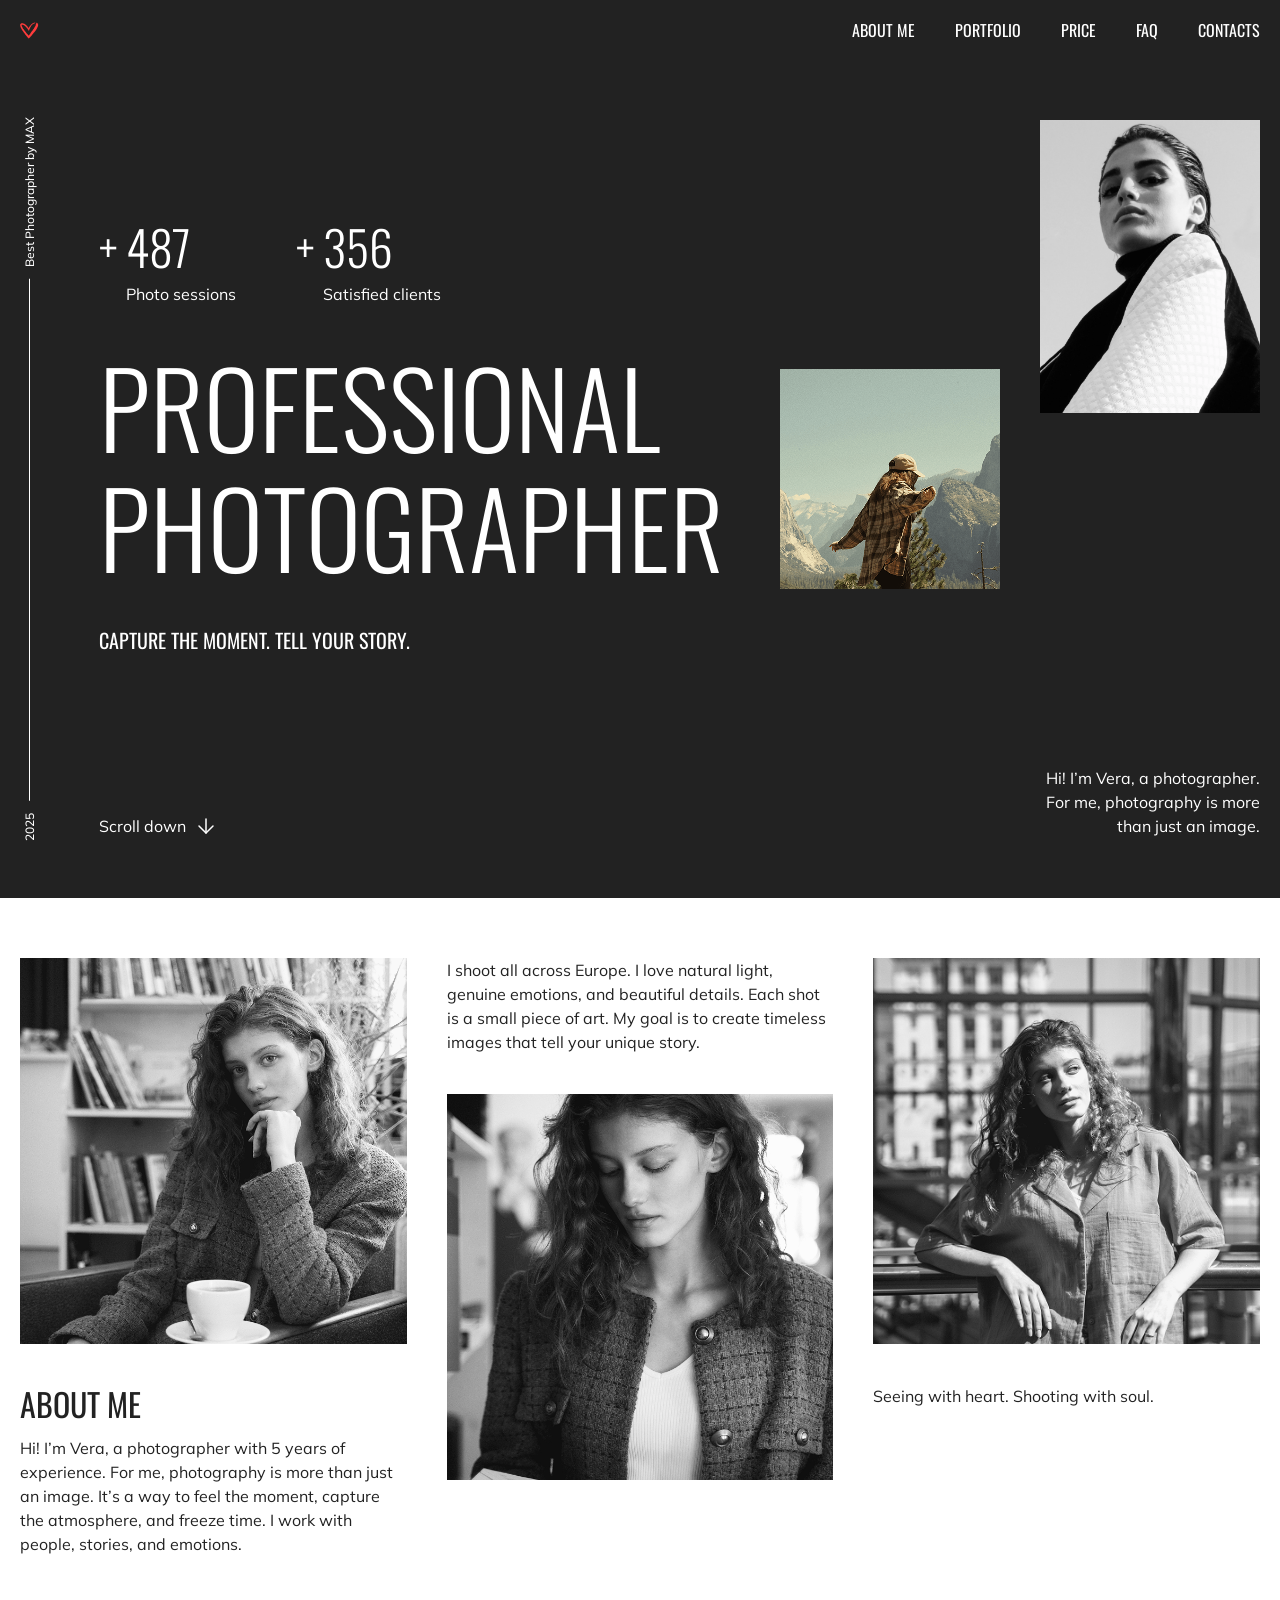
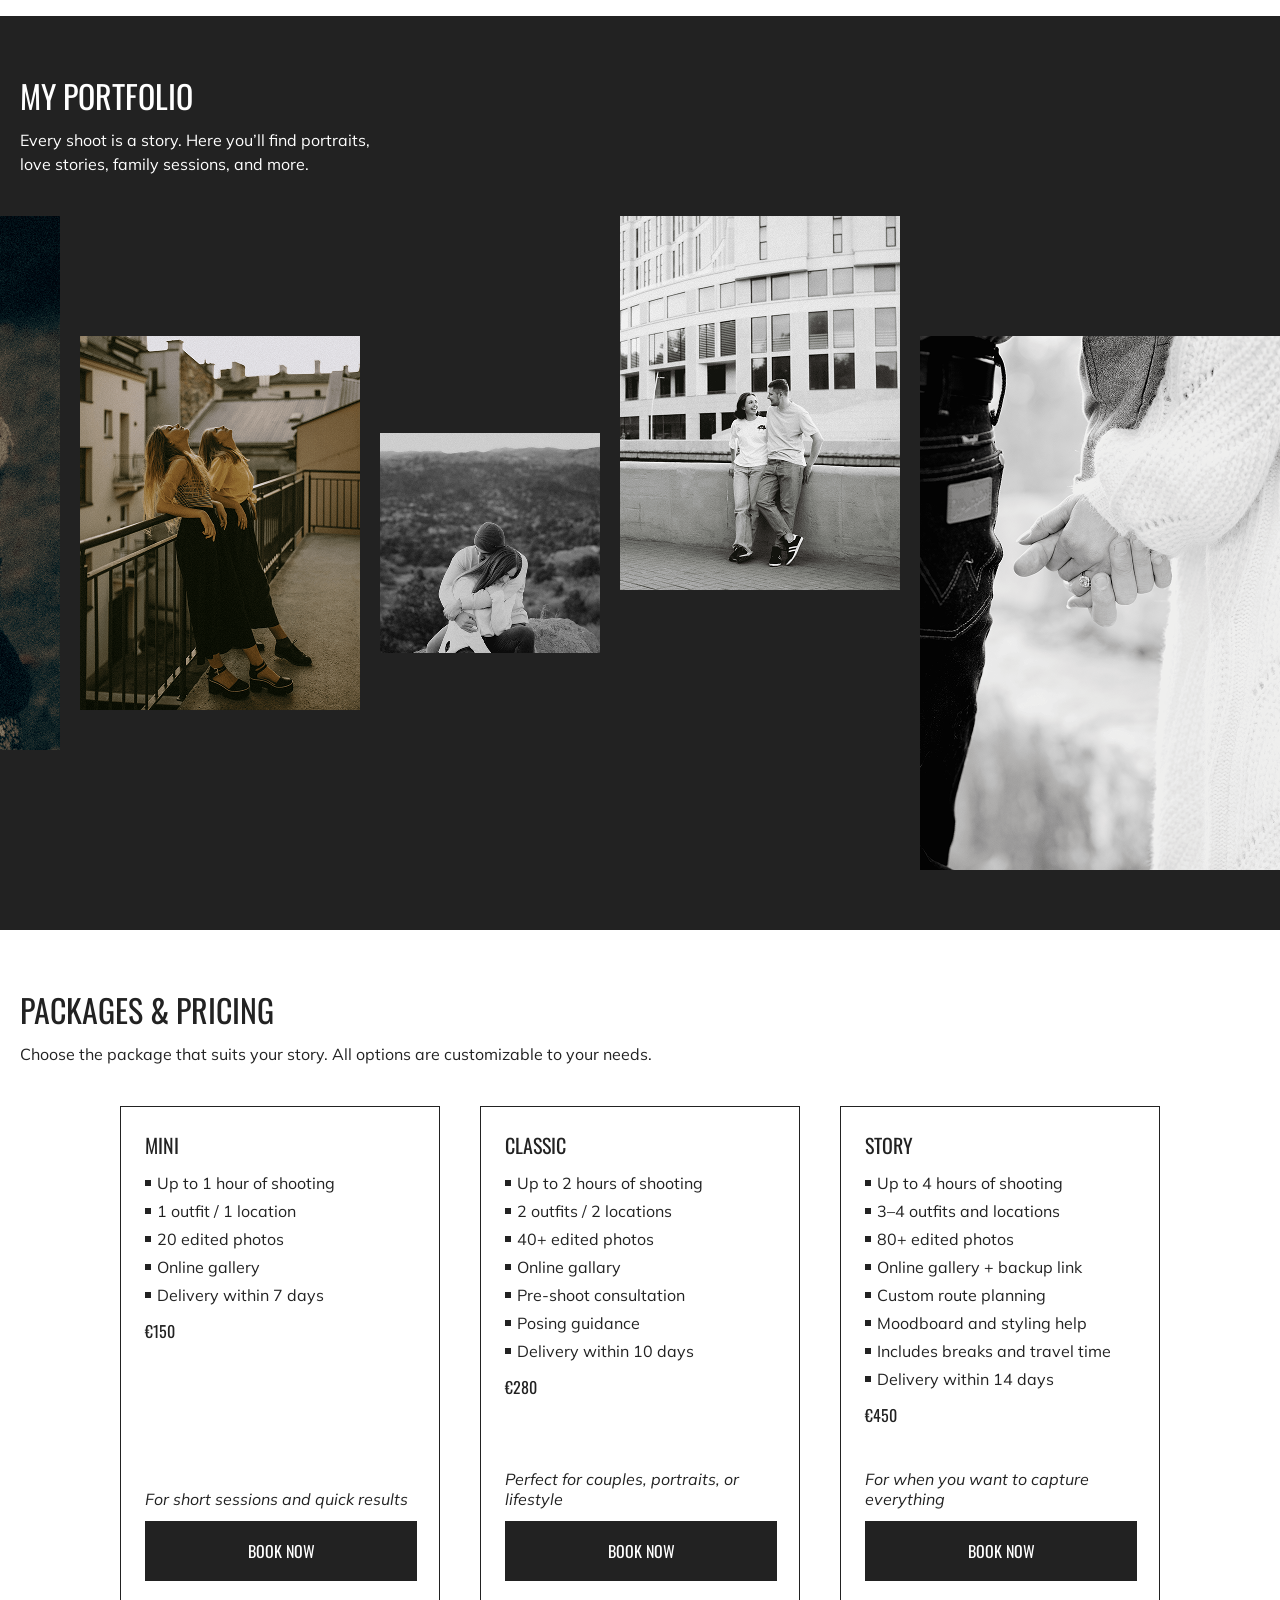
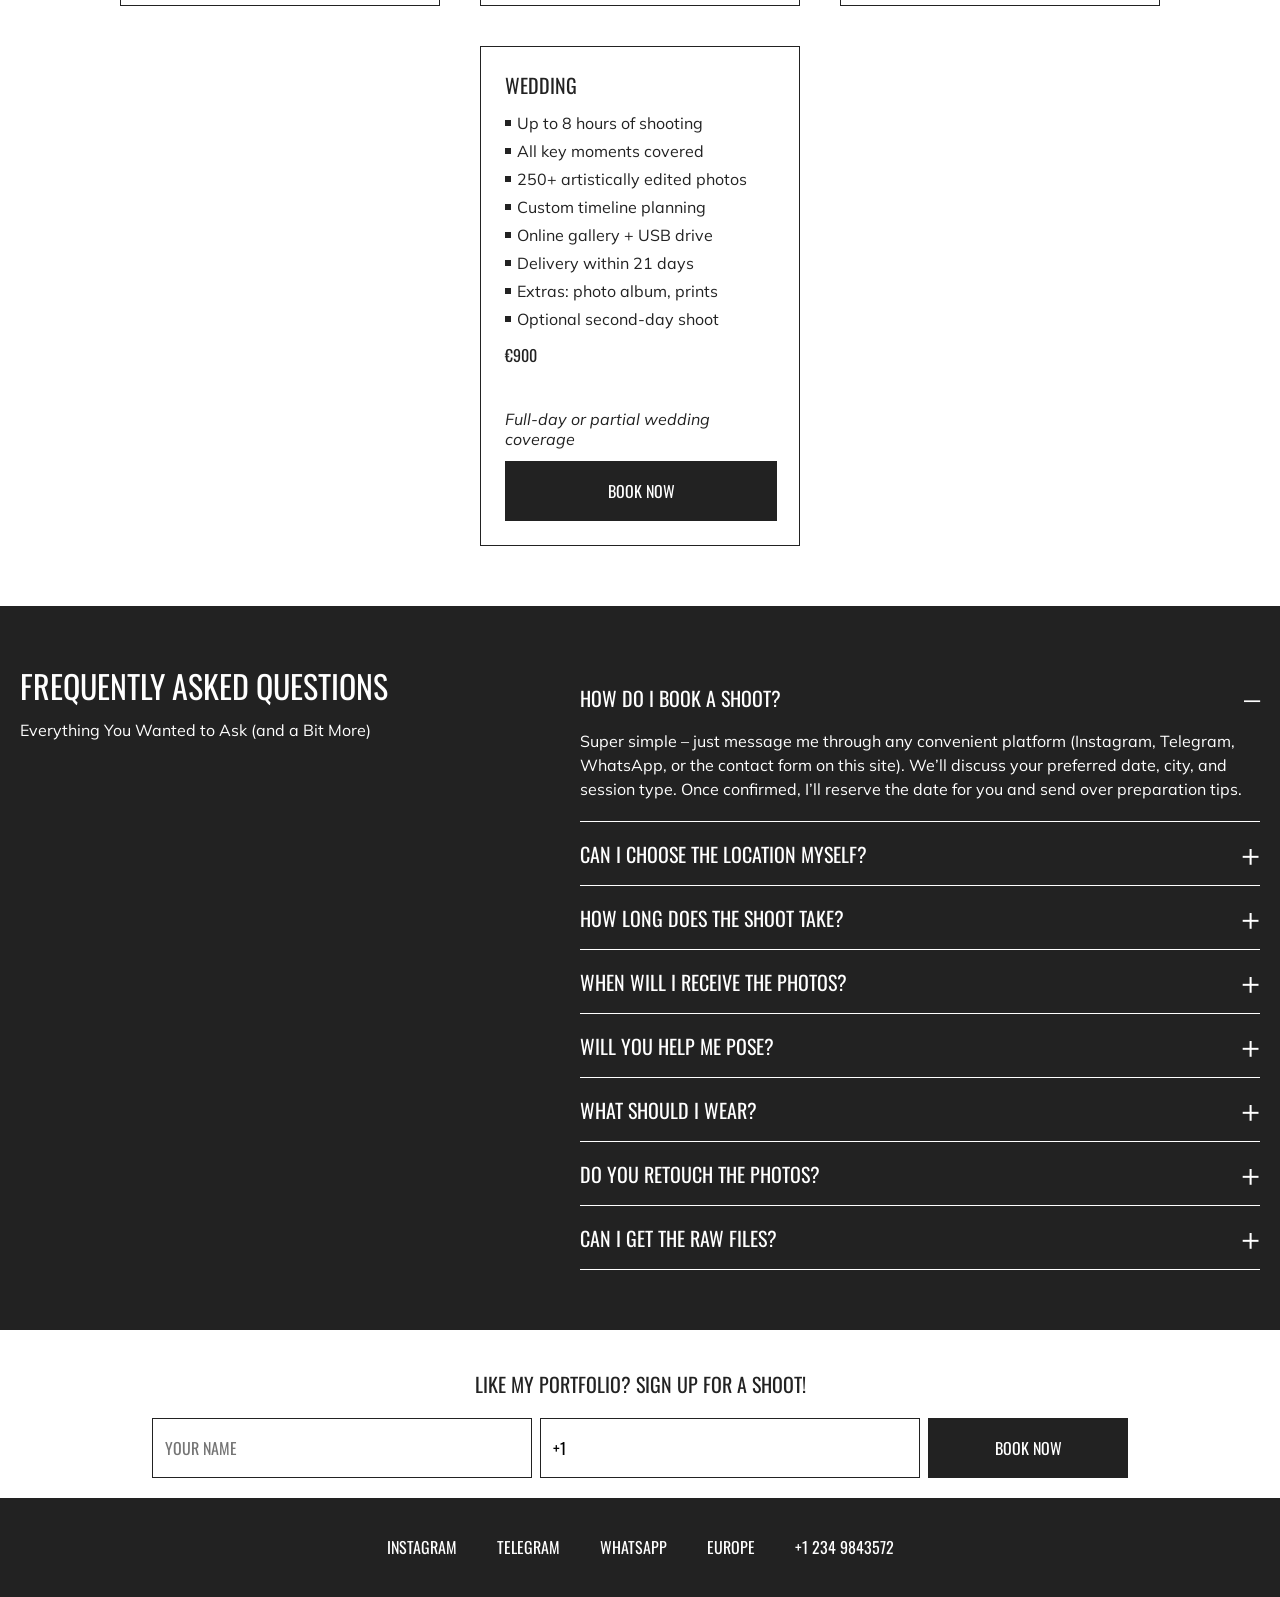
==== commit eaeae7b3: "feat: add book popup" ====
--- a/portfolio/index.html
+++ b/portfolio/index.html
@@ -157,7 +157,7 @@
             </div>
             <div class="card__button-container">
               <p class="card__description">For short sessions and quick results</p>
-              <button class="card__btn">Book now</button>
+              <button class="card__btn card__btn-popup">Book now</button>
             </div>
           </div>
 
@@ -177,7 +177,7 @@
             </div>
             <div class="card__button-container">
               <p class="card__description">Perfect for couples, portraits, or lifestyle</p>
-              <button class="card__btn">Book now</button>
+              <button class="card__btn card__btn-popup">Book now</button>
             </div>
           </div>
 
@@ -198,7 +198,7 @@
             </div>
             <div class="card__button-container">
               <p class="card__description">For when you want to capture everything</p>
-              <button class="card__btn">Book now</button>
+              <button class="card__btn card__btn-popup">Book now</button>
             </div>
           </div>
 
@@ -219,7 +219,7 @@
             </div>
             <div class="card__button-container">
               <p class="card__description">Full-day or partial wedding coverage</p>
-              <button class="card__btn">Book now</button>
+              <button class="card__btn card__btn-popup">Book now</button>
             </div>
           </div>
         </div>
@@ -310,8 +310,23 @@
     </div>
   </footer>
 
+  <div class="popup__overlay"></div>
+  <div id="popup">
+    <div class="popup__close">
+      <span></span>
+      <span></span>
+    </div>
+    <form class="popup__form" type="reset">
+      <h3>Like my portfolio? Sign up for a shoot!</h3>
+      <input type="text" placeholder="your name">
+      <input type="tel" value="+1">
+      <button type="submit">book now</button>
+    </form>
+  </div>
+
   <script src="./js/header.js"></script>
   <script src="./js/slider.js"></script>
   <script src="./js/accordion.js"></script>
+  <script src="./js/popup.js"></script>
 </body>
 </html>
--- a/portfolio/css/main.css
+++ b/portfolio/css/main.css
@@ -145,7 +145,7 @@
   line-height: 24px;
 }
 
-input::placeholder, .form-container input, .hero__intro, .hero__stat-text, p {
+.popup__form button, .popup__form input, input::placeholder, .form-container input, .hero__intro, .hero__stat-text, p {
   font-family: Mulish;
   font-size: 16px;
   font-style: normal;
@@ -892,7 +892,7 @@
   text-transform: uppercase;
 }
 
-input:focus {
+input:input {
   border: 1px solid #FF3C3C;
   outline: none;
 }
@@ -934,4 +934,107 @@
   font-family: "Oswald", sans-serif;
   text-transform: uppercase;
   transition: all 0.3s;
+}
+
+.popup__overlay {
+  opacity: 0;
+  position: fixed;
+  left: 50%;
+  top: 50%;
+  transform: translate(-50%, -50%);
+  width: 100vw;
+  height: 100vh;
+  background: rgba(34, 34, 34, 0.6);
+  transition: all 0.3s;
+  z-index: -1;
+}
+.popup__overlay.active {
+  opacity: 100;
+  z-index: 150;
+}
+
+#popup {
+  position: fixed;
+  left: 200%;
+  top: 50%;
+  transform: translate(-50%, -50%);
+  width: 500px;
+  min-height: 236px;
+  padding: 60px 20px;
+  background: white;
+  display: flex;
+  align-items: center;
+  justify-content: center;
+  transition: 0.3s all;
+  z-index: 200;
+}
+#popup.active {
+  left: 50%;
+}
+@media screen and (max-width: 540px) {
+  #popup {
+    width: calc(100% - 40px);
+  }
+}
+
+.popup__close {
+  position: absolute;
+  right: 8px;
+  top: 18px;
+  padding: 10px;
+}
+.popup__close span {
+  display: block;
+  width: 20px;
+  height: 2px;
+  background-color: #222222;
+}
+.popup__close span:nth-child(1) {
+  transform: rotate(45deg) translateY(1.4px);
+}
+.popup__close span:nth-child(2) {
+  transform: rotate(-45deg) translateY(-1.4px);
+}
+
+.popup__form {
+  display: flex;
+  flex-direction: column;
+  align-items: center;
+  max-width: 380px;
+  gap: 8px;
+}
+.popup__form h3 {
+  padding-bottom: 4px;
+  text-align: center;
+}
+.popup__form input {
+  font-family: "Oswald", sans-serif;
+  border: 1px solid #222222;
+  width: 100%;
+  display: flex;
+  height: 60px;
+  padding: 0 12px;
+}
+.popup__form button {
+  font-family: Oswald;
+  width: 100%;
+  padding: 18px 20px;
+  background-color: #222222;
+  color: white;
+  text-transform: uppercase;
+}
+
+input::-moz-placeholder {
+  font-family: "Oswald", sans-serif;
+  text-transform: uppercase;
+}
+
+input::placeholder {
+  font-family: "Oswald", sans-serif;
+  text-transform: uppercase;
+}
+
+input:hover {
+  border: 1px solid #FF3C3C;
+  outline: none;
 }/*# sourceMappingURL=main.css.map */
